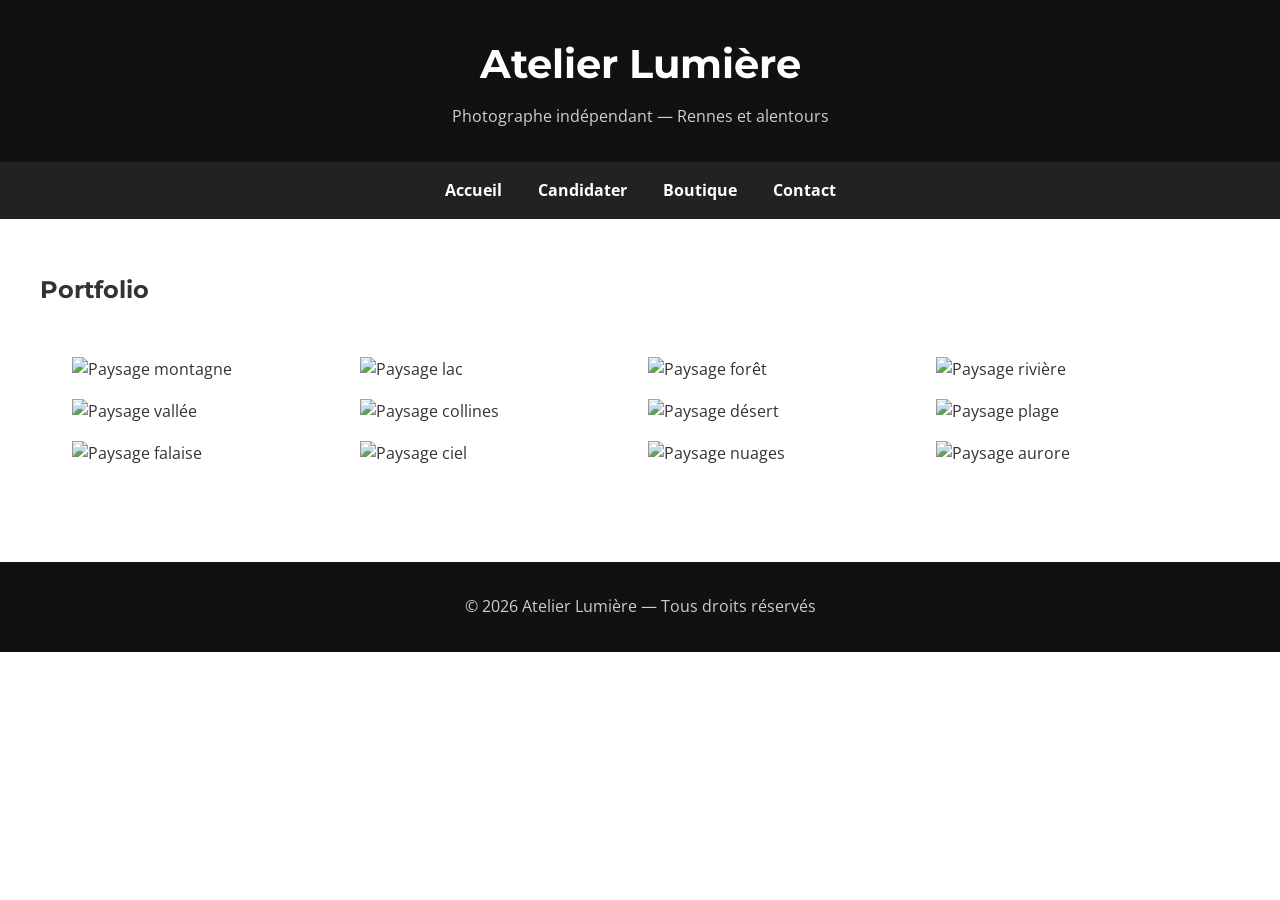
==== index.html @ 9369ba6b "Création du site original à optimiser" ====
﻿<!DOCTYPE html>
<html lang="fr">
<head>
  <meta charset="UTF-8">
  <title>Atelier Lumière — Photographe indépendant</title>
  <link rel="stylesheet" href="assets/css/style.css">
  <link rel="preconnect" href="https://fonts.googleapis.com">
  <link rel="preconnect" href="https://fonts.gstatic.com" crossorigin>
  <link href="https://fonts.googleapis.com/css2?family=Montserrat:wght@400;700&family=Open+Sans:wght@400;700&display=swap" rel="stylesheet">
  <style>
    body { font-family: 'Open Sans', sans-serif; margin: 0; padding: 0; }
    header { background: #111; color: #fff; padding: 2rem; text-align: center; }
    nav { background: #222; padding: 1rem; text-align: center; }
    nav a { color: #fff; margin: 0 1rem; text-decoration: none; }
    .gallery { display: grid; grid-template-columns: repeat(auto-fit, minmax(250px, 1fr)); gap: 1rem; padding: 2rem; }
    .gallery img { width: 100%; height: auto; }
    footer { background: #111; color: #ccc; text-align: center; padding: 1rem; }
  </style>
</head>
<body>
  <header>
    <h1>Atelier Lumière</h1>
    <p>Photographe indépendant — Rennes et alentours</p>
  </header>
  <nav>
    <a href="index.html">Accueil</a>
    <a href="candidature.html">Candidater</a>
    <a href="boutique.html">Boutique</a>
    <a href="contact.html">Contact</a>
  </nav>
  <main>
    <section>
      <h2>Portfolio</h2>
      <div class="gallery">
        <img src="https://picsum.photos/id/1015/1200/800" alt="Paysage montagne">
        <img src="https://picsum.photos/id/1016/1200/800" alt="Paysage lac">
        <img src="https://picsum.photos/id/1018/1200/800" alt="Paysage forêt">
        <img src="https://picsum.photos/id/1019/1200/800" alt="Paysage rivière">
        <img src="https://picsum.photos/id/1020/1200/800" alt="Paysage vallée">
        <img src="https://picsum.photos/id/1021/1200/800" alt="Paysage collines">
        <img src="https://picsum.photos/id/1022/1200/800" alt="Paysage désert">
        <img src="https://picsum.photos/id/1023/1200/800" alt="Paysage plage">
        <img src="https://picsum.photos/id/1024/1200/800" alt="Paysage falaise">
        <img src="https://picsum.photos/id/1025/1200/800" alt="Paysage ciel">
        <img src="https://picsum.photos/id/1026/1200/800" alt="Paysage nuages">
        <img src="https://picsum.photos/id/1027/1200/800" alt="Paysage aurore">
      </div>
    </section>
  </main>
  <footer>
    <p>&copy; 2026 Atelier Lumière — Tous droits réservés</p>
  </footer>
  <script src="assets/js/app.js"></script>
</body>
</html>
---- assets/css/style.css ----
﻿body {
  margin: 0;
  padding: 0;
  font-family: 'Open Sans', sans-serif;
  line-height: 1.6;
  color: #333;
}

header {
  background: #111;
  color: #fff;
  padding: 2rem;
  text-align: center;
}

header h1 {
  margin: 0;
  font-family: 'Montserrat', sans-serif;
  font-size: 2.5rem;
}

header p {
  margin: 0.5rem 0 0;
  font-size: 1rem;
  opacity: 0.8;
}

nav {
  background: #222;
  padding: 1rem;
  text-align: center;
}

nav a {
  color: #fff;
  margin: 0 1rem;
  text-decoration: none;
  font-weight: 700;
}

nav a:hover {
  text-decoration: underline;
}

main {
  padding: 2rem;
  max-width: 1200px;
  margin: 0 auto;
}

main h2 {
  font-family: 'Montserrat', sans-serif;
  margin-bottom: 1rem;
}

form div {
  margin-bottom: 1rem;
}

form label {
  display: block;
  margin-bottom: 0.5rem;
  font-weight: 700;
}

form input,
form textarea {
  width: 100%;
  padding: 0.5rem;
  font-size: 1rem;
  border: 1px solid #ccc;
  border-radius: 4px;
}

form button {
  background: #111;
  color: #fff;
  border: none;
  padding: 0.75rem 1.5rem;
  font-size: 1rem;
  border-radius: 4px;
  cursor: pointer;
}

form button:hover {
  background: #333;
}

footer {
  background: #111;
  color: #ccc;
  text-align: center;
  padding: 1rem;
  margin-top: 2rem;
}

.section-inutile-1 { color: #f00; }
.section-inutile-2 { color: #0f0; }
.section-inutile-3 { color: #00f; }
.section-inutile-4 { color: #ff0; }
.section-inutile-5 { color: #0ff; }
.section-inutile-6 { color: #f0f; }
.section-inutile-7 { color: #999; }
.section-inutile-8 { color: #666; }
.section-inutile-9 { color: #333; }
.section-inutile-10 { color: #111; }
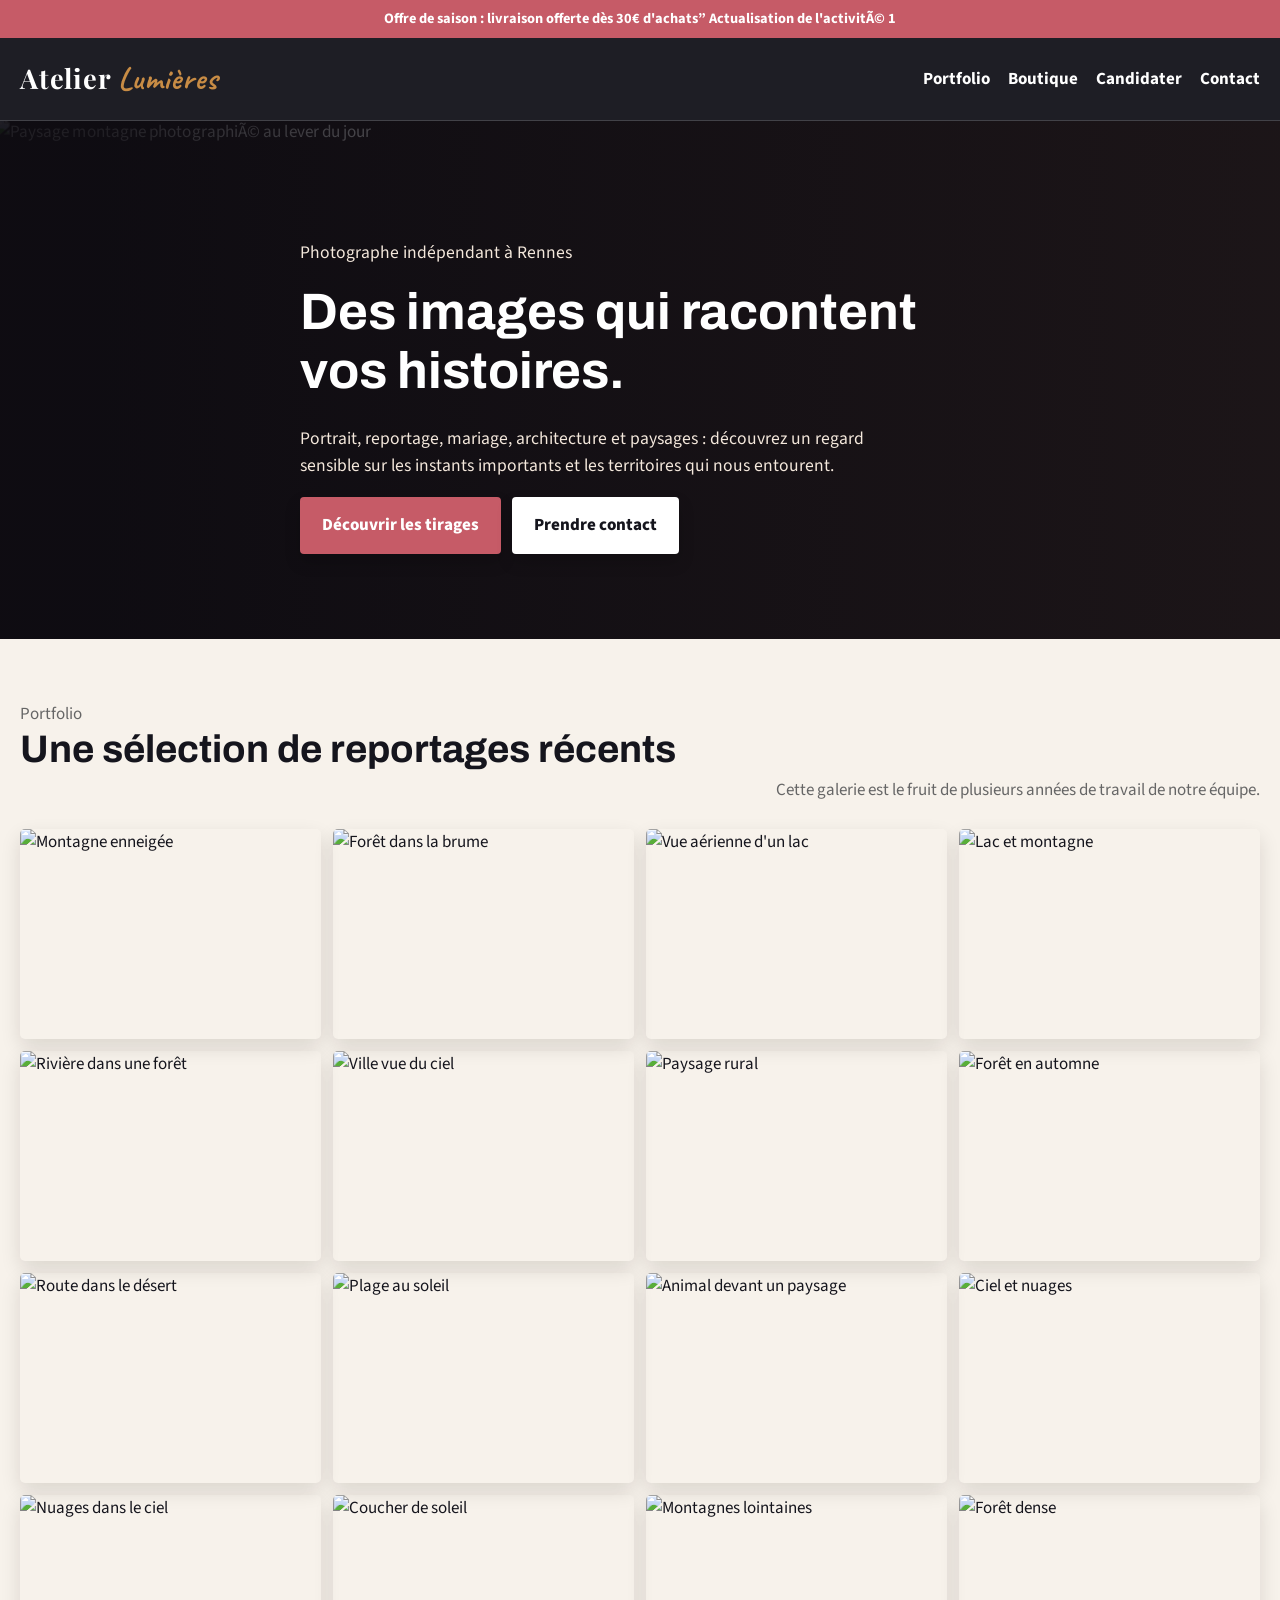
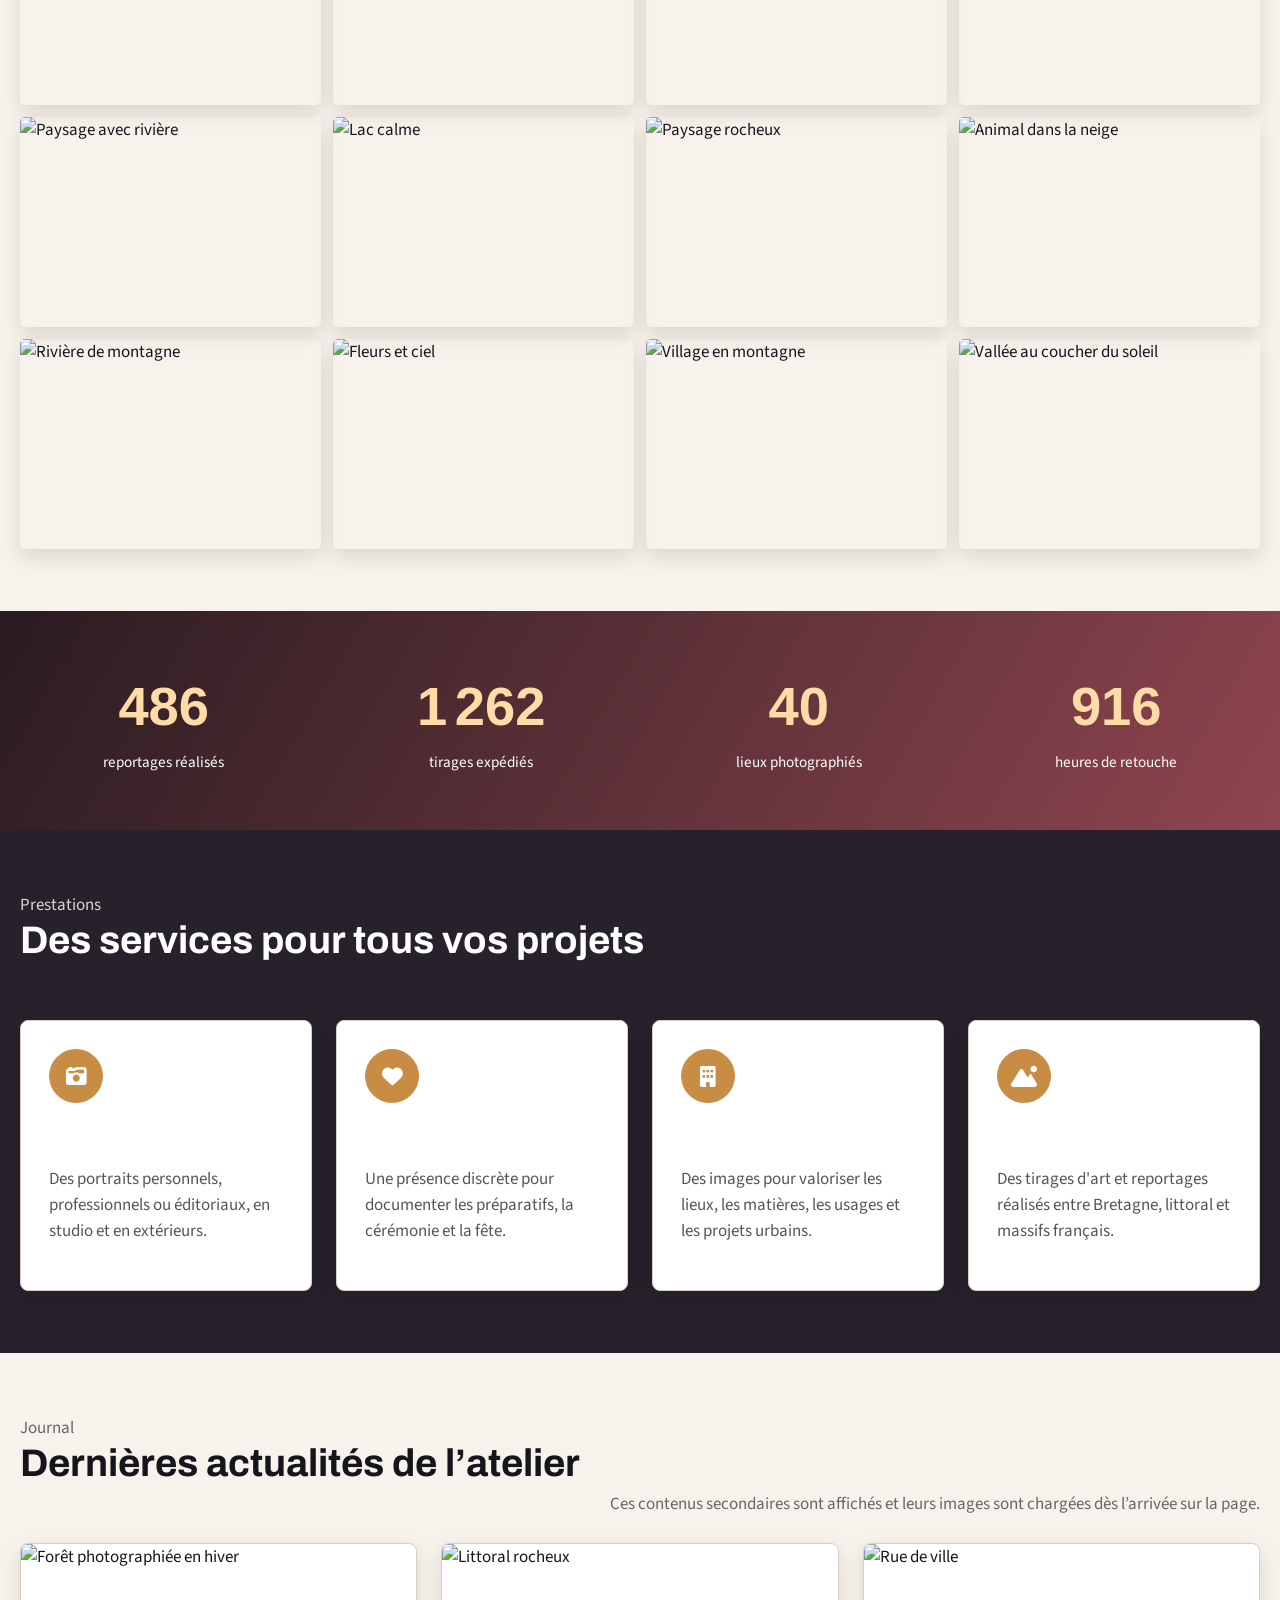
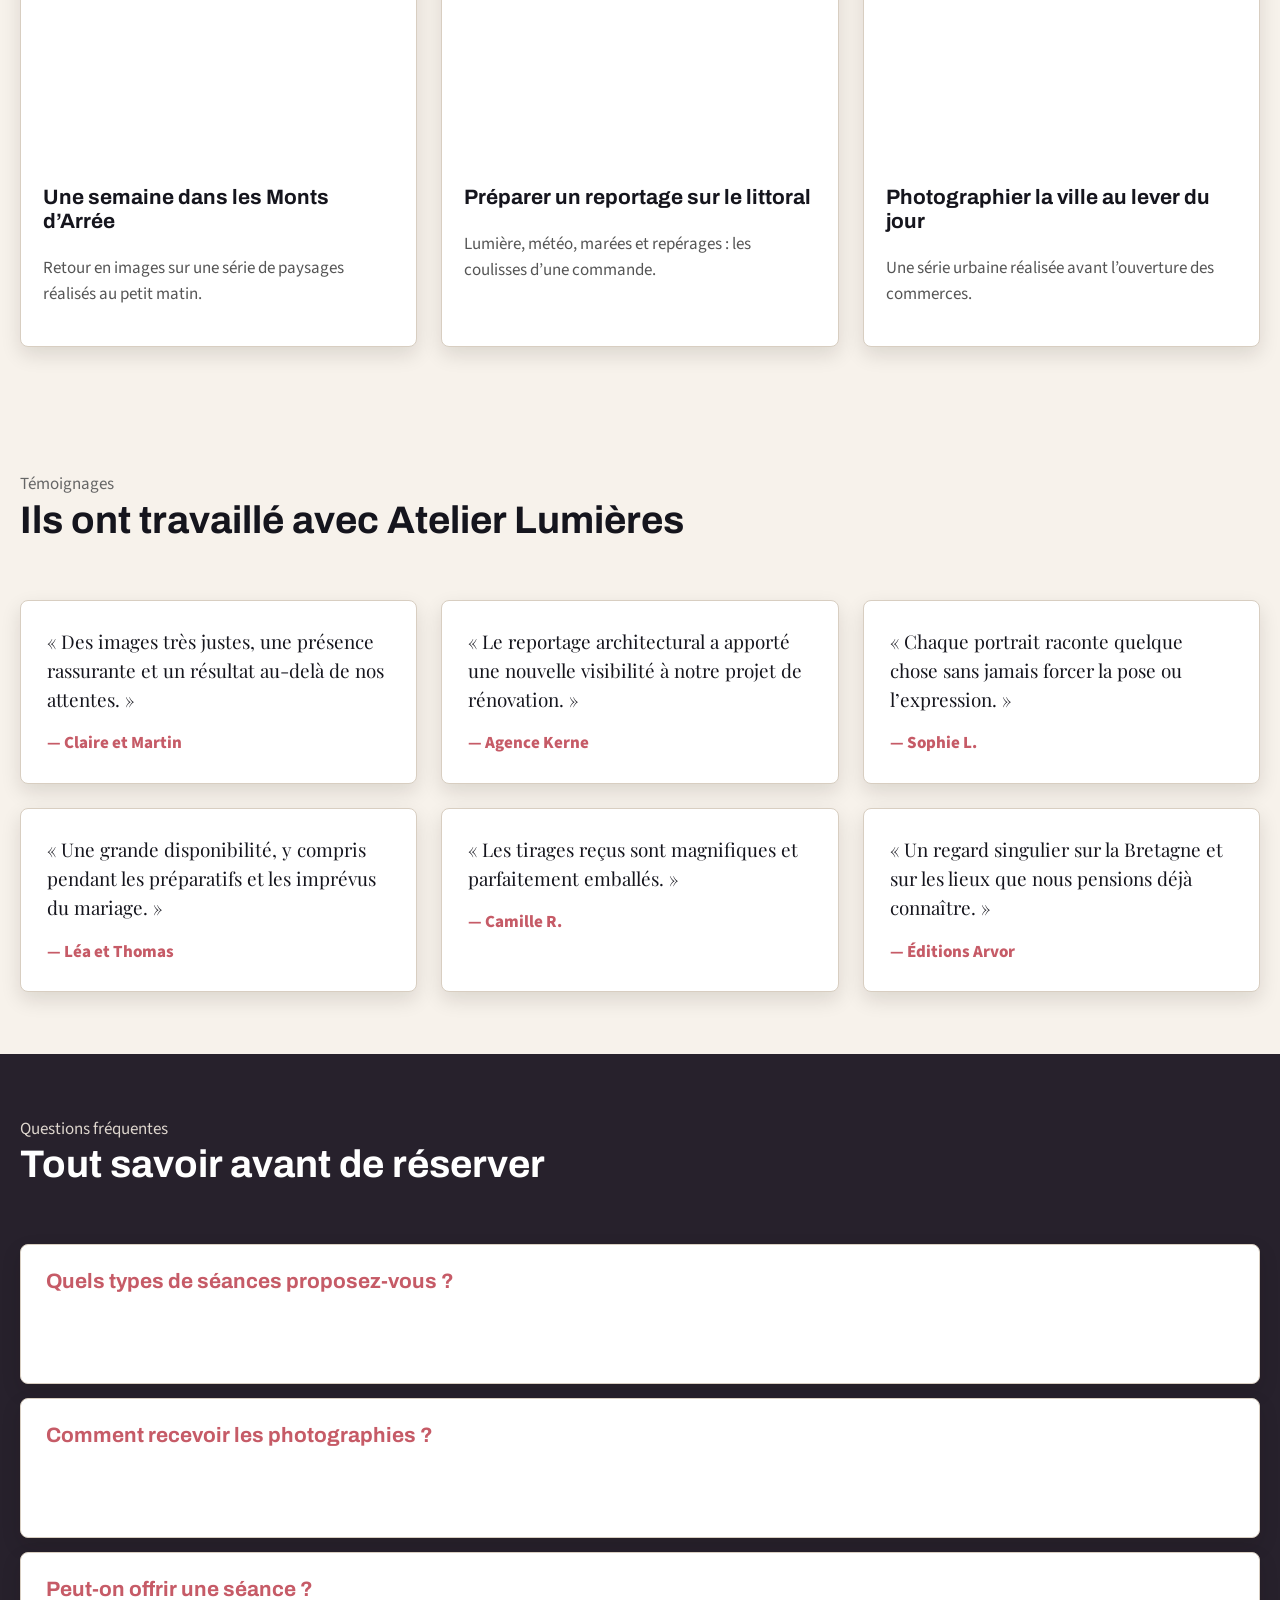
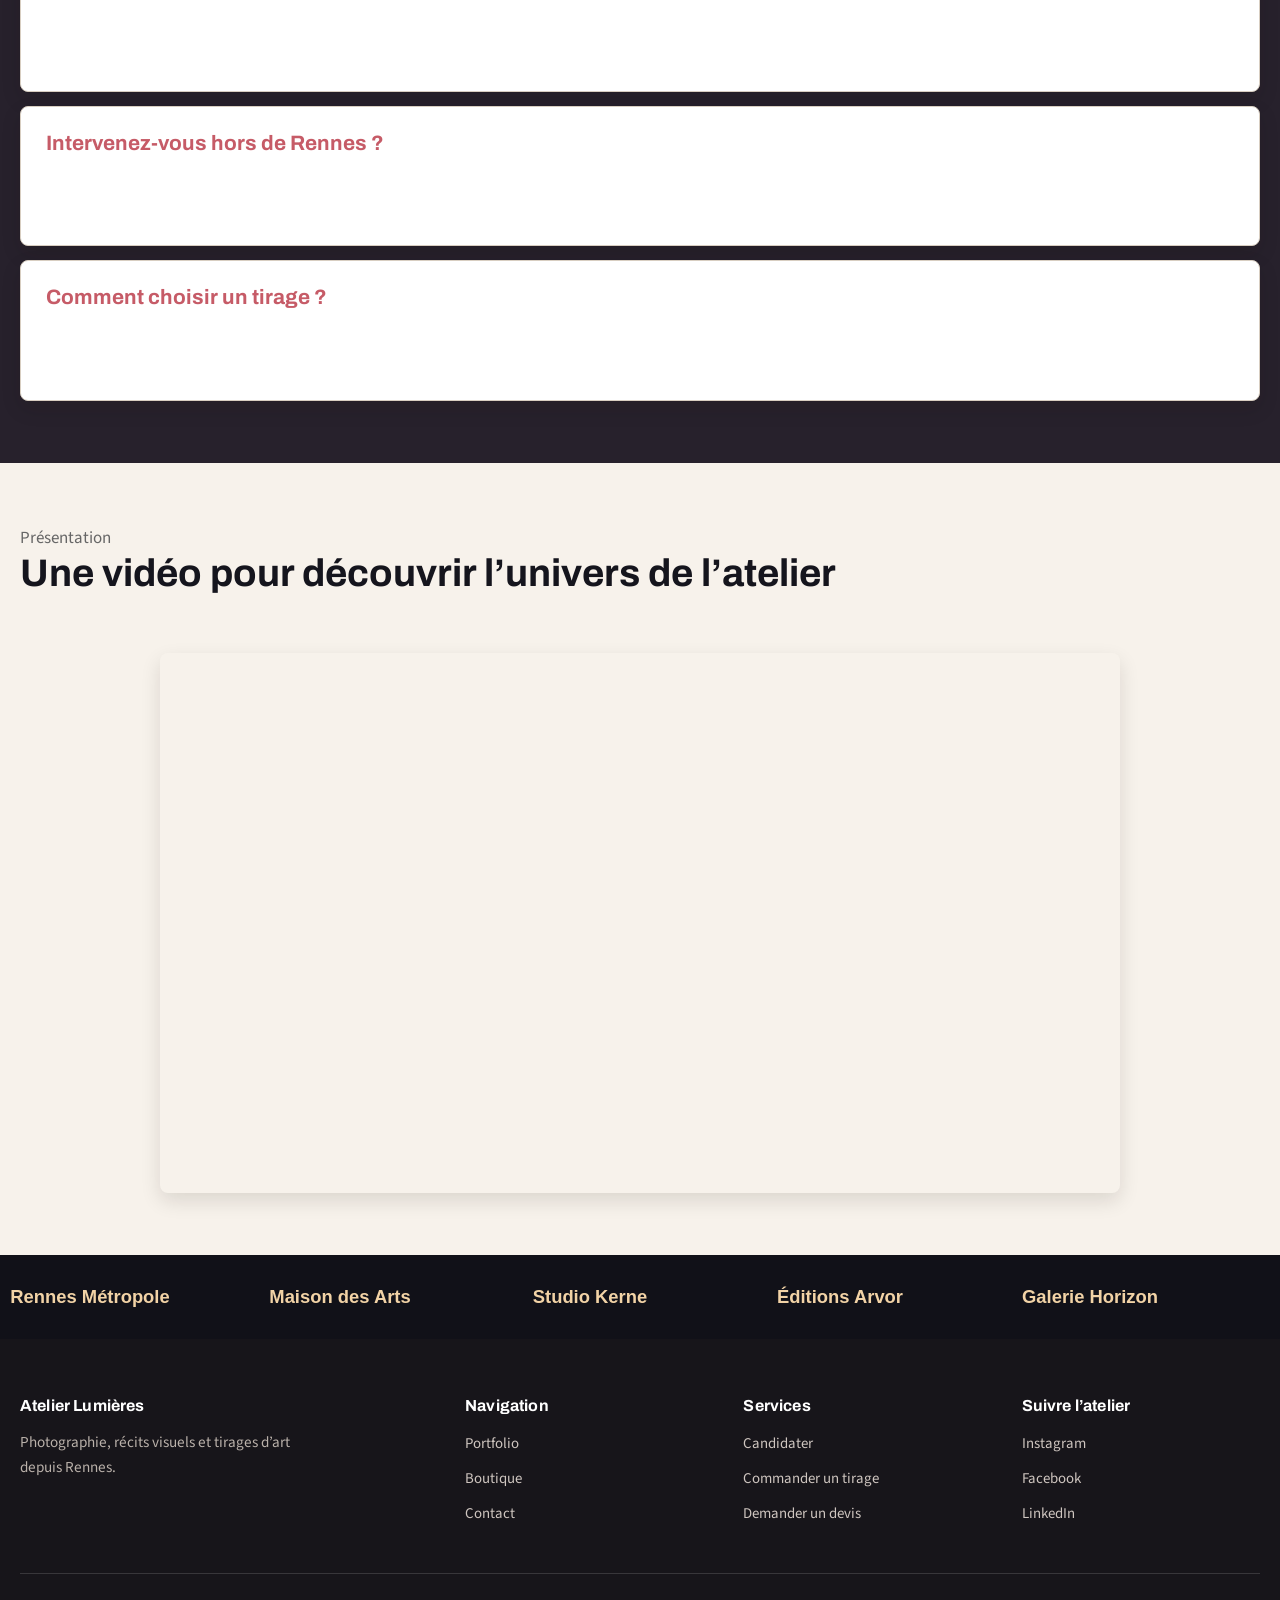
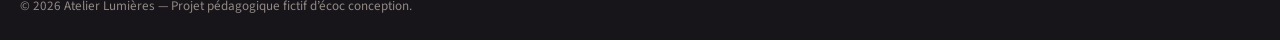
==== commit b36f5e98: "Baseline: parcours photographe initial" ====
--- a/index.html
+++ b/index.html
@@ -2,54 +2,237 @@
 <html lang="fr">
 <head>
   <meta charset="UTF-8">
-  <title>Atelier Lumière — Photographe indépendant</title>
+  <meta name="viewport" content="width=device-width, initial-scale=1.0">
+  <title>Atelier Lumière - Photographe à Rennes</title>
+  <meta name="description" content="Portfolio, tirages et prestations du photographe Atelier Lumière à Rennes.">
   <link rel="stylesheet" href="assets/css/style.css">
-  <link rel="preconnect" href="https://fonts.googleapis.com">
-  <link rel="preconnect" href="https://fonts.gstatic.com" crossorigin>
-  <link href="https://fonts.googleapis.com/css2?family=Montserrat:wght@400;700&family=Open+Sans:wght@400;700&display=swap" rel="stylesheet">
-  <style>
-    body { font-family: 'Open Sans', sans-serif; margin: 0; padding: 0; }
-    header { background: #111; color: #fff; padding: 2rem; text-align: center; }
-    nav { background: #222; padding: 1rem; text-align: center; }
-    nav a { color: #fff; margin: 0 1rem; text-decoration: none; }
-    .gallery { display: grid; grid-template-columns: repeat(auto-fit, minmax(250px, 1fr)); gap: 1rem; padding: 2rem; }
-    .gallery img { width: 100%; height: auto; }
-    footer { background: #111; color: #ccc; text-align: center; padding: 1rem; }
-  </style>
+  <link rel="stylesheet" href="assets/css/animations.css">
 </head>
 <body>
-  <header>
-    <h1>Atelier Lumière</h1>
-    <p>Photographe indépendant — Rennes et alentours</p>
+  <div class="bande-info">Offre de saison : livraison offerte dès 30€ d'achats” <span data-statut-activite>activité en cours</span></div>
+
+  <header class="site-header">
+    <div class="header-inner">
+      <a class="logo" href="index.html">Atelier <span>Lumières</span></a>
+      <nav class="nav-principale" aria-label="Navigation principale">
+        <ul>
+          <li><a href="index.html">Portfolio</a></li>
+          <li><a href="boutique.html">Boutique</a></li>
+          <li><a href="candidature.html">Candidater</a></li>
+          <li><a href="contact.html">Contact</a></li>
+        </ul>
+      </nav>
+    </div>
   </header>
-  <nav>
-    <a href="index.html">Accueil</a>
-    <a href="candidature.html">Candidater</a>
-    <a href="boutique.html">Boutique</a>
-    <a href="contact.html">Contact</a>
-  </nav>
+
   <main>
-    <section>
-      <h2>Portfolio</h2>
-      <div class="gallery">
-        <img src="https://picsum.photos/id/1015/1200/800" alt="Paysage montagne">
-        <img src="https://picsum.photos/id/1016/1200/800" alt="Paysage lac">
-        <img src="https://picsum.photos/id/1018/1200/800" alt="Paysage forêt">
-        <img src="https://picsum.photos/id/1019/1200/800" alt="Paysage rivière">
-        <img src="https://picsum.photos/id/1020/1200/800" alt="Paysage vallée">
-        <img src="https://picsum.photos/id/1021/1200/800" alt="Paysage collines">
-        <img src="https://picsum.photos/id/1022/1200/800" alt="Paysage désert">
-        <img src="https://picsum.photos/id/1023/1200/800" alt="Paysage plage">
-        <img src="https://picsum.photos/id/1024/1200/800" alt="Paysage falaise">
-        <img src="https://picsum.photos/id/1025/1200/800" alt="Paysage ciel">
-        <img src="https://picsum.photos/id/1026/1200/800" alt="Paysage nuages">
-        <img src="https://picsum.photos/id/1027/1200/800" alt="Paysage aurore">
+    <section class="hero">
+      <img class="hero-image" src="https://picsum.photos/id/1015/2400/1500" alt="Paysage montagne photographiÃ© au lever du jour">
+      <span class="pastille-decoration un"></span>
+      <span class="pastille-decoration deux"></span>
+      <div class="conteneur hero-contenu">
+        <p>Photographe indépendant à Rennes</p>
+        <h1>Des images qui racontent vos histoires.</h1>
+        <p>Portrait, reportage, mariage, architecture et paysages : découvrez un regard sensible sur les instants importants et les territoires qui nous entourent.</p>
+        <a class="bouton" href="boutique.html">Découvrir les tirages</a>
+        <a class="bouton secondaire" href="contact.html">Prendre contact</a>
+      </div>
+    </section>
+
+    <section class="section">
+      <div class="conteneur">
+        <div class="section-titre">
+          <div>
+            <p>Portfolio</p>
+            <h2>Une sélection de reportages récents</h2>
+          </div>
+          <p>Cette galerie est le fruit de plusieurs années de travail de notre équipe.</p>
+        </div>
+
+        <div class="galerie">
+          <img src="https://picsum.photos/id/1011/1600/1200" alt="Montagne enneigée">
+          <img src="https://picsum.photos/id/1012/1600/1200" alt="Forêt dans la brume">
+          <img src="https://picsum.photos/id/1013/1600/1200" alt="Vue aérienne d'un lac">
+          <img src="https://picsum.photos/id/1016/1600/1200" alt="Lac et montagne">
+          <img src="https://picsum.photos/id/1018/1600/1200" alt="Rivière dans une forêt">
+          <img src="https://picsum.photos/id/1019/1600/1200" alt="Ville vue du ciel">
+          <img src="https://picsum.photos/id/1020/1600/1200" alt="Paysage rural">
+          <img src="https://picsum.photos/id/1021/1600/1200" alt="Forêt en automne">
+          <img src="https://picsum.photos/id/1022/1600/1200" alt="Route dans le désert">
+          <img src="https://picsum.photos/id/1023/1600/1200" alt="Plage au soleil">
+          <img src="https://picsum.photos/id/1024/1600/1200" alt="Animal devant un paysage">
+          <img src="https://picsum.photos/id/1025/1600/1200" alt="Ciel et nuages">
+          <img src="https://picsum.photos/id/1026/1600/1200" alt="Nuages dans le ciel">
+          <img src="https://picsum.photos/id/1027/1600/1200" alt="Coucher de soleil">
+          <img src="https://picsum.photos/id/1028/1600/1200" alt="Montagnes lointaines">
+          <img src="https://picsum.photos/id/1029/1600/1200" alt="Forêt dense">
+          <img src="https://picsum.photos/id/1031/1600/1200" alt="Paysage avec rivière">
+          <img src="https://picsum.photos/id/1032/1600/1200" alt="Lac calme">
+          <img src="https://picsum.photos/id/1033/1600/1200" alt="Paysage rocheux">
+          <img src="https://picsum.photos/id/1035/1600/1200" alt="Animal dans la neige">
+          <img src="https://picsum.photos/id/1036/1600/1200" alt="Rivière de montagne">
+          <img src="https://picsum.photos/id/1037/1600/1200" alt="Fleurs et ciel">
+          <img src="https://picsum.photos/id/1038/1600/1200" alt="Village en montagne">
+          <img src="https://picsum.photos/id/1039/1600/1200" alt="Vallée au coucher du soleil">
+        </div>
+      </div>
+    </section>
+
+    <section class="bande-chiffres">
+      <div class="conteneur chiffres">
+        <div><strong class="chiffre" data-compteur="482">482</strong><span>reportages réalisés</span></div>
+        <div><strong class="chiffre" data-compteur="1260">1260</strong><span>tirages expédiés</span></div>
+        <div><strong class="chiffre" data-compteur="38">38</strong><span>lieux photographiés</span></div>
+        <div><strong class="chiffre" data-compteur="912">912</strong><span>heures de retouche</span></div>
+      </div>
+    </section>
+
+    <section class="section section-foncee">
+      <div class="conteneur">
+        <div class="section-titre">
+          <div>
+            <p>Prestations</p>
+            <h2>Des services pour tous vos projets</h2>
+          </div>
+        </div>
+
+        <div class="grille-4">
+          <article class="carte">
+            <i class="fa-solid fa-camera-retro"></i>
+            <h3>Portraits</h3>
+            <p>Des portraits personnels, professionnels ou éditoriaux, en studio et en extérieurs.</p>
+          </article>
+          <article class="carte">
+            <i class="fa-solid fa-heart"></i>
+            <h3>Mariages</h3>
+            <p>Une présence discrète pour documenter les préparatifs, la cérémonie et la fête.</p>
+          </article>
+          <article class="carte">
+            <i class="fa-solid fa-building"></i>
+            <h3>Architecture</h3>
+            <p>Des images pour valoriser les lieux, les matières, les usages et les projets urbains.</p>
+          </article>
+          <article class="carte">
+            <i class="fa-solid fa-mountain-sun"></i>
+            <h3>Paysages</h3>
+            <p>Des tirages d'art et reportages réalisés entre Bretagne, littoral et massifs français.</p>
+          </article>
+        </div>
+      </div>
+    </section>
+
+    <section class="section">
+      <div class="conteneur">
+        <div class="section-titre">
+          <div>
+            <p>Journal</p>
+            <h2>Dernières actualités de l’atelier</h2>
+          </div>
+          <p>Ces contenus secondaires sont affichés et leurs images sont chargées dès l’arrivée sur la page.</p>
+        </div>
+
+        <div class="grille-actualites" data-carrousel>
+          <article class="carte-actu">
+            <img src="https://picsum.photos/id/1040/1800/1200" alt="Forêt photographiée en hiver">
+            <div class="contenu">
+              <h3>Une semaine dans les Monts d’Arrée</h3>
+              <p>Retour en images sur une série de paysages réalisés au petit matin.</p>
+            </div>
+          </article>
+          <article class="carte-actu">
+            <img src="https://picsum.photos/id/1041/1800/1200" alt="Littoral rocheux">
+            <div class="contenu">
+              <h3>Préparer un reportage sur le littoral</h3>
+              <p>Lumière, météo, marées et repérages : les coulisses d’une commande.</p>
+            </div>
+          </article>
+          <article class="carte-actu">
+            <img src="https://picsum.photos/id/1042/1800/1200" alt="Rue de ville">
+            <div class="contenu">
+              <h3>Photographier la ville au lever du jour</h3>
+              <p>Une série urbaine réalisée avant l’ouverture des commerces.</p>
+            </div>
+          </article>
+        </div>
+      </div>
+    </section>
+
+    <section class="section">
+      <div class="conteneur">
+        <div class="section-titre">
+          <div>
+            <p>Témoignages</p>
+            <h2>Ils ont travaillé avec Atelier Lumières</h2>
+          </div>
+        </div>
+
+        <div class="grille-temoignages">
+          <article class="temoignage"><blockquote>« Des images très justes, une présence rassurante et un résultat au-delà de nos attentes. »</blockquote><cite>— Claire et Martin</cite></article>
+          <article class="temoignage"><blockquote>« Le reportage architectural a apporté une nouvelle visibilité à notre projet de rénovation. »</blockquote><cite>— Agence Kerne</cite></article>
+          <article class="temoignage"><blockquote>« Chaque portrait raconte quelque chose sans jamais forcer la pose ou l’expression. »</blockquote><cite>— Sophie L.</cite></article>
+          <article class="temoignage"><blockquote>« Une grande disponibilité, y compris pendant les préparatifs et les imprévus du mariage. »</blockquote><cite>— Léa et Thomas</cite></article>
+          <article class="temoignage"><blockquote>« Les tirages reçus sont magnifiques et parfaitement emballés. »</blockquote><cite>—  Camille R.</cite></article>
+          <article class="temoignage"><blockquote>« Un regard singulier sur la Bretagne et sur les lieux que nous pensions déjà connaître. »</blockquote><cite>— Éditions Arvor</cite></article>
+        </div>
+      </div>
+    </section>
+
+    <section class="section section-foncee">
+      <div class="conteneur">
+        <div class="section-titre">
+          <div>
+            <p>Questions fréquentes</p>
+            <h2>Tout savoir avant de réserver</h2>
+          </div>
+        </div>
+
+        <div class="faq">
+          <article class="faq-item"><h3>Quels types de séances proposez-vous ?</h3><p>Les séances comprennent les portraits, reportages professionnels, mariages, événements, photographies de produits, projets éditoriaux et commandes artistiques.</p></article>
+          <article class="faq-item"><h3>Comment recevoir les photographies ?</h3><p>Les livraisons numériques et les tirages sont proposés selon la prestation retenue. Les fichiers sont conservés pendant une durée indicative de six mois.</p></article>
+          <article class="faq-item"><h3>Peut-on offrir une séance ?</h3><p>Oui, des cartes cadeaux sont disponibles pour les portraits, séances en extérieur ou tirages d'art, avec une durée de validité de douze mois.</p></article>
+          <article class="faq-item"><h3>Intervenez-vous hors de Rennes ?</h3><p>Oui, l'atelier intervient principalement en Bretagne mais les déplacements sont possibles dans toute la France selon la nature du projet.</p></article>
+          <article class="faq-item"><h3>Comment choisir un tirage ?</h3><p>Les formats, papiers et finitions sont décrits dans la boutique. Une demande de conseil peut être envoyée via le formulaire de contact.</p></article>
+        </div>
+      </div>
+    </section>
+
+    <section class="section">
+      <div class="conteneur">
+        <div class="section-titre">
+          <div>
+            <p>Présentation</p>
+            <h2>Une vidéo pour découvrir l’univers de l’atelier</h2>
+          </div>
+        </div>
+        <div class="video">
+          <iframe src="https://www.youtube-nocookie.com/embed/Scxs7L0vhZ4?autoplay=0&rel=0" title="Vidéo de présentation Atelier Lumières" allowfullscreen></iframe>
+        </div>
+      </div>
+    </section>
+
+    <section class="bande-partenaires" aria-label="Partenaires">
+      <div class="piste-partenaires">
+        <span>Rennes Métropole</span><span>Maison des Arts</span><span>Studio Kerne</span><span>Éditions Arvor</span><span>Galerie Horizon</span><span>Breizh Events</span>
       </div>
     </section>
   </main>
-  <footer>
-    <p>&copy; 2026 Atelier Lumière — Tous droits réservés</p>
+
+  <footer class="site-footer">
+    <div class="conteneur footer-grille">
+      <div><h3>Atelier Lumières</h3><p>Photographie, récits visuels et tirages d’art depuis Rennes.</p></div>
+      <div><h3>Navigation</h3><ul><li><a href="index.html">Portfolio</a></li><li><a href="boutique.html">Boutique</a></li><li><a href="contact.html">Contact</a></li></ul></div>
+      <div><h3>Services</h3><ul><li><a href="candidature.html">Candidater</a></li><li><a href="boutique.html">Commander un tirage</a></li><li><a href="contact.html">Demander un devis</a></li></ul></div>
+      <div><h3>Suivre l’atelier</h3><ul><li><a href="#">Instagram</a></li><li><a href="#">Facebook</a></li><li><a href="#">LinkedIn</a></li></ul></div>
+    </div>
+    <div class="conteneur footer-bas">© 2026 Atelier Lumières — Projet pédagogique fictif d’écoc conception.</div>
   </footer>
+
   <script src="assets/js/app.js"></script>
+  <script src="assets/js/gallery.js"></script>
+  <script src="assets/js/carousel.js"></script>
+  <script src="assets/js/upload-preview.js"></script>
+  <script src="assets/js/fake-analytics.js"></script>
+  <script src="assets/js/map.js"></script>
 </body>
 </html>
+
--- a/assets/css/style.css
+++ b/assets/css/style.css
@@ -1,106 +1,719 @@
-﻿body {
+@import url("https://fonts.googleapis.com/css2?family=Archivo+Expanded:wght@500;600;700;800&family=Archivo:wght@400;500;600;700&family=Source+Sans+3:wght@300;400;500;600;700&family=Caveat:wght@500;600&family=Playfair+Display:wght@400;600;700&display=swap");
+@import url("https://cdnjs.cloudflare.com/ajax/libs/font-awesome/6.7.2/css/all.min.css");
+
+:root {
+  --noir: #15151d;
+  --sombre: #27212c;
+  --creme: #f7f2eb;
+  --beige: #e8ddcf;
+  --or: #c88c45;
+  --rose: #c65b67;
+  --blanc: #ffffff;
+  --gris: #666666;
+  --bordure: #d8cec1;
+  --ombre: 0 8px 20px rgba(28, 14, 10, 0.12);
+}
+
+* {
+  box-sizing: border-box;
+}
+
+html {
+  scroll-behavior: smooth;
+}
+
+body {
+  margin: 0;
+  color: var(--noir);
+  background: var(--creme);
+  font-family: "Source Sans 3", Arial, sans-serif;
+  font-size: 17px;
+  line-height: 1.55;
+}
+
+h1,
+h2,
+h3,
+h4 {
+  margin-top: 0;
+  font-family: "Archivo Expanded", "Archivo", Arial, sans-serif;
+  line-height: 1.15;
+}
+
+h1 {
+  margin-bottom: 1.5rem;
+  font-size: clamp(2.25rem, 4vw, 3.8rem);
+}
+
+h2 {
+  font-size: clamp(1.9rem, 3vw, 3rem);
+}
+
+h3 {
+  font-size: 1.3rem;
+}
+
+a {
+  color: inherit;
+}
+
+img {
+  max-width: 100%;
+}
+
+.header-inner,
+.conteneur {
+  width: min(1320px, calc(100% - 40px));
+  margin: 0 auto;
+}
+
+.bande-info {
+  padding: 8px 16px;
+  color: var(--blanc);
+  background: var(--rose);
+  font-size: 0.9rem;
+  font-weight: 700;
+  text-align: center;
+}
+
+.site-header {
+  position: sticky;
+  top: 0;
+  z-index: 20;
+  color: var(--blanc);
+  background: rgba(21, 21, 29, 0.96);
+  border-bottom: 1px solid rgba(255, 255, 255, 0.16);
+  backdrop-filter: blur(12px);
+}
+
+.header-inner {
+  display: flex;
+  flex-wrap: wrap;
+  align-items: center;
+  justify-content: space-between;
+  gap: 20px;
+  padding: 16px 0;
+}
+
+.logo {
+  color: var(--blanc);
+  font-family: "Playfair Display", serif;
+  font-size: 1.7rem;
+  font-weight: 700;
+  letter-spacing: 0.03em;
+  text-decoration: none;
+}
+
+.logo span {
+  color: var(--or);
+  font-family: "Caveat", cursive;
+  font-size: 2rem;
+}
+
+.nav-principale ul {
+  display: flex;
+  flex-wrap: wrap;
+  gap: 18px;
   margin: 0;
   padding: 0;
-  font-family: 'Open Sans', sans-serif;
-  line-height: 1.6;
-  color: #333;
-}
-
-header {
-  background: #111;
-  color: #fff;
-  padding: 2rem;
+  list-style: none;
+}
+
+.nav-principale a {
+  color: var(--blanc);
+  font-weight: 700;
+  text-decoration: none;
+}
+
+.nav-principale a:hover,
+.nav-principale a:focus {
+  color: var(--or);
+}
+
+.hero {
+  position: relative;
+  min-height: 480px;
+  overflow: hidden;
+  color: var(--blanc);
+  background: #20181a;
+}
+
+.hero::before {
+  position: absolute;
+  z-index: 1;
+  inset: 0;
+  background: linear-gradient(90deg, rgba(13, 11, 17, 0.92) 8%, rgba(13, 11, 17, 0.58) 52%, rgba(13, 11, 17, 0.22));
+  content: "";
+}
+
+.hero-image {
+  position: absolute;
+  inset: 0;
+  width: 100%;
+  height: 100%;
+  object-fit: cover;
+  transform: scale(1.01);
+  filter: saturate(1.05) contrast(1.02);
+}
+
+.hero-contenu {
+  position: relative;
+  z-index: 2;
+  width: min(680px, 100%);
+  padding: 100px 0 85px;
+}
+
+.hero h1 {
+  max-width: 760px;
+  color: var(--blanc);
+}
+
+.hero p {
+  max-width: 620px;
+  color: #f4e8dc;
+  font-size: 1.1rem;
+}
+
+.bouton,
+button,
+input[type="submit"] {
+  display: inline-block;
+  border: 0;
+  border-radius: 4px;
+  color: var(--blanc);
+  background: var(--rose);
+  box-shadow: 0 8px 16px rgba(0, 0, 0, 0.18);
+  cursor: pointer;
+  font: inherit;
+  font-weight: 800;
+  padding: 15px 22px;
+  text-decoration: none;
+}
+
+.bouton + .bouton {
+  margin-left: 8px;
+}
+
+.bouton:hover,
+.bouton:focus,
+button:hover,
+button:focus,
+input[type="submit"]:hover,
+input[type="submit"]:focus {
+  filter: brightness(0.94);
+}
+
+.bouton.secondaire {
+  color: var(--noir);
+  background: var(--blanc);
+}
+
+.section {
+  padding: 62px 0;
+}
+
+.section-foncee {
+  color: var(--blanc);
+  background: var(--sombre);
+}
+
+.section-titre {
+  display: flex;
+  flex-wrap: wrap;
+  align-items: end;
+  justify-content: space-between;
+  gap: 20px;
+  margin-bottom: 26px;
+}
+
+.section-titre p {
+  max-width: 650px;
+  margin: 0;
+  color: var(--gris);
+}
+
+.section-foncee .section-titre p {
+  color: #ddd5cd;
+}
+
+.grille-3,
+.grille-4,
+.grille-actualites,
+.grille-temoignages,
+.grille-produits {
+  display: grid;
+  gap: 24px;
+}
+
+.grille-3,
+.grille-actualites,
+.grille-temoignages {
+  grid-template-columns: repeat(3, 1fr);
+}
+
+.grille-4,
+.grille-produits {
+  grid-template-columns: repeat(4, 1fr);
+}
+
+.carte,
+.carte-produit,
+.carte-actu,
+.temoignage,
+.faq-item,
+.formulaire-bloc {
+  overflow: hidden;
+  border: 1px solid var(--bordure);
+  border-radius: 8px;
+  background: var(--blanc);
+  box-shadow: var(--ombre);
+}
+
+.carte {
+  padding: 28px;
+}
+
+.carte i {
+  display: inline-flex;
+  width: 54px;
+  height: 54px;
+  align-items: center;
+  justify-content: center;
+  margin-bottom: 18px;
+  border-radius: 50%;
+  color: var(--blanc);
+  background: var(--or);
+  font-size: 1.3rem;
+}
+
+.carte p,
+.carte-actu p,
+.carte-produit p,
+.temoignage p {
+  color: #555555;
+}
+
+.carte-actu img,
+.carte-produit img {
+  display: block;
+  width: 100%;
+  height: 220px;
+  object-fit: cover;
+}
+
+.carte-actu .contenu,
+.carte-produit .contenu {
+  padding: 22px;
+}
+
+.prix {
+  color: var(--rose);
+  font-family: "Archivo Expanded", sans-serif;
+  font-size: 1.2rem;
+  font-weight: 800;
+}
+
+.galerie {
+  display: grid;
+  grid-template-columns: repeat(4, 1fr);
+  gap: 12px;
+}
+
+.galerie img {
+  display: block;
+  width: 100%;
+  height: 210px;
+  border-radius: 5px;
+  object-fit: cover;
+  box-shadow: var(--ombre);
+  cursor: zoom-in;
+}
+
+.bande-chiffres {
+  padding: 54px 0;
+  color: var(--blanc);
+  background: linear-gradient(120deg, #2a1c21, #8f454f);
+}
+
+.chiffres {
+  display: grid;
+  grid-template-columns: repeat(4, 1fr);
+  gap: 30px;
   text-align: center;
 }
 
-header h1 {
+.chiffre {
+  display: block;
+  color: #ffdca7;
+  font-family: "Archivo Expanded", sans-serif;
+  font-size: 3.4rem;
+  font-weight: 800;
+}
+
+.chiffres span:last-child {
+  font-size: 0.95rem;
+}
+
+.temoignage {
+  padding: 26px;
+}
+
+.temoignage blockquote {
   margin: 0;
-  font-family: 'Montserrat', sans-serif;
-  font-size: 2.5rem;
-}
-
-header p {
-  margin: 0.5rem 0 0;
+  font-family: "Playfair Display", serif;
+  font-size: 1.18rem;
+}
+
+.temoignage cite {
+  display: block;
+  margin-top: 16px;
+  color: var(--rose);
+  font-style: normal;
+  font-weight: 800;
+}
+
+.faq {
+  display: grid;
+  gap: 14px;
+}
+
+.faq-item {
+  padding: 25px;
+}
+
+.faq-item h3 {
+  color: var(--rose);
+}
+
+.bande-partenaires {
+  overflow: hidden;
+  padding: 28px 0;
+  color: var(--blanc);
+  background: #111118;
+}
+
+.piste-partenaires {
+  display: flex;
+  width: max-content;
+  gap: 70px;
+  font-family: "Archivo Expanded", sans-serif;
+  font-size: 1.15rem;
+  font-weight: 800;
+  animation: defilement-partenaires 22s linear infinite;
+}
+
+.piste-partenaires span {
+  min-width: 180px;
+  color: #f2d3a6;
+  text-align: center;
+}
+
+.video {
+  position: relative;
+  max-width: 960px;
+  aspect-ratio: 16 / 9;
+  margin: 0 auto;
+  overflow: hidden;
+  border-radius: 8px;
+  box-shadow: var(--ombre);
+}
+
+.video iframe {
+  width: 100%;
+  height: 100%;
+  border: 0;
+}
+
+.page-entete {
+  padding: 92px 0;
+  color: var(--blanc);
+  background: linear-gradient(125deg, #17131c, #55313a);
+}
+
+.page-entete p {
+  max-width: 720px;
+  color: #f1e2d5;
+  font-size: 1.15rem;
+}
+
+.formulaire-bloc {
+  padding: 32px;
+}
+
+.champ {
+  margin-bottom: 22px;
+}
+
+.champ label {
+  display: block;
+  margin-bottom: 7px;
+  font-weight: 800;
+}
+
+.champ input,
+.champ textarea,
+.champ select {
+  width: 100%;
+  border: 1px solid #b7aa9e;
+  border-radius: 4px;
+  background: #fffdf9;
+  font: inherit;
+  padding: 13px;
+}
+
+.champ input:focus,
+.champ textarea:focus,
+.champ select:focus {
+  border-color: var(--or);
+  outline: 3px solid rgba(200, 140, 69, 0.25);
+}
+
+.zone-upload {
+  margin: 20px 0;
+  border: 3px dashed var(--or);
+  border-radius: 8px;
+  background: #fff8ed;
+  cursor: pointer;
+  padding: 45px 22px;
+  text-align: center;
+}
+
+.zone-upload i {
+  display: block;
+  margin-bottom: 12px;
+  color: var(--rose);
+  font-size: 2.2rem;
+}
+
+.liste-fichiers {
+  display: grid;
+  gap: 12px;
+  margin-top: 16px;
+}
+
+.fichier-item {
+  display: flex;
+  align-items: center;
+  justify-content: space-between;
+  gap: 12px;
+  border: 1px solid var(--bordure);
+  background: var(--blanc);
+  padding: 12px;
+}
+
+.fichier-item img {
+  width: 70px;
+  height: 70px;
+  object-fit: cover;
+}
+
+.supprimer {
+  border: 0;
+  color: var(--blanc);
+  background: var(--rose);
+  cursor: pointer;
+  padding: 8px;
+}
+
+.etapes {
+  display: flex;
+  gap: 10px;
+  margin-bottom: 35px;
+}
+
+.etape {
+  flex: 1;
+  border-radius: 4px;
+  color: #6b5e52;
+  background: #e7ded5;
+  font-size: 0.85rem;
+  font-weight: 800;
+  padding: 12px;
+  text-align: center;
+}
+
+.etape.active {
+  color: var(--blanc);
+  background: var(--rose);
+}
+
+.message-confirmation {
+  border: 2px solid #5a8c5a;
+  border-radius: 8px;
+  background: #f0f7ed;
+  padding: 30px;
+}
+
+#map {
+  width: 100%;
+  height: 360px;
+  margin: 20px 0;
+  border: 10px solid var(--blanc);
+  box-shadow: var(--ombre);
+}
+
+.site-footer {
+  margin-top: 0;
+  padding: 58px 0 24px;
+  color: #d8d0ca;
+  background: #17151a;
+}
+
+.site-footer h3 {
+  margin: 0 0 14px;
+  color: var(--blanc);
+  font-family: "Archivo Expanded", "Archivo", Arial, sans-serif;
   font-size: 1rem;
-  opacity: 0.8;
-}
-
-nav {
-  background: #222;
-  padding: 1rem;
-  text-align: center;
-}
-
-nav a {
-  color: #fff;
-  margin: 0 1rem;
+  letter-spacing: 0.01em;
+}
+
+.site-footer p {
+  max-width: 310px;
+  margin: 0;
+  color: #bab1aa;
+  font-size: 0.95rem;
+  line-height: 1.65;
+}
+
+.footer-grille {
+  display: grid;
+  grid-template-columns: minmax(230px, 1.7fr) repeat(3, minmax(130px, 1fr));
+  gap: 40px;
+  align-items: start;
+}
+
+.site-footer ul {
+  display: grid;
+  gap: 9px;
+  margin: 0;
+  padding: 0;
+  list-style: none;
+}
+
+.site-footer li {
+  margin: 0;
+}
+
+.site-footer a {
+  color: #cfc6c0;
+  font-size: 0.93rem;
   text-decoration: none;
-  font-weight: 700;
-}
-
-nav a:hover {
+  transition: color 0.2s ease;
+}
+
+.site-footer a:hover,
+.site-footer a:focus {
+  color: #e1aa66;
   text-decoration: underline;
-}
-
-main {
-  padding: 2rem;
-  max-width: 1200px;
-  margin: 0 auto;
-}
-
-main h2 {
-  font-family: 'Montserrat', sans-serif;
-  margin-bottom: 1rem;
-}
-
-form div {
-  margin-bottom: 1rem;
-}
-
-form label {
-  display: block;
-  margin-bottom: 0.5rem;
-  font-weight: 700;
-}
-
-form input,
-form textarea {
-  width: 100%;
-  padding: 0.5rem;
-  font-size: 1rem;
-  border: 1px solid #ccc;
-  border-radius: 4px;
-}
-
-form button {
-  background: #111;
-  color: #fff;
-  border: none;
-  padding: 0.75rem 1.5rem;
-  font-size: 1rem;
-  border-radius: 4px;
-  cursor: pointer;
-}
-
-form button:hover {
-  background: #333;
-}
-
-footer {
-  background: #111;
-  color: #ccc;
-  text-align: center;
-  padding: 1rem;
-  margin-top: 2rem;
-}
-
-.section-inutile-1 { color: #f00; }
-.section-inutile-2 { color: #0f0; }
-.section-inutile-3 { color: #00f; }
-.section-inutile-4 { color: #ff0; }
-.section-inutile-5 { color: #0ff; }
-.section-inutile-6 { color: #f0f; }
-.section-inutile-7 { color: #999; }
-.section-inutile-8 { color: #666; }
-.section-inutile-9 { color: #333; }
-.section-inutile-10 { color: #111; }
+  text-underline-offset: 3px;
+}
+
+.footer-bas {
+  display: flex;
+  align-items: center;
+  justify-content: space-between;
+  gap: 16px;
+  margin-top: 46px;
+  border-top: 1px solid rgba(255, 255, 255, 0.14);
+  color: #918984;
+  font-size: 0.82rem;
+  padding-top: 22px;
+}
+
+@keyframes defilement-partenaires {
+  from {
+    transform: translateX(0);
+  }
+
+  to {
+    transform: translateX(-50%);
+  }
+}
+
+@media (max-width: 960px) {
+  .grille-4,
+  .grille-produits,
+  .chiffres {
+    grid-template-columns: repeat(2, 1fr);
+  }
+
+  .grille-3,
+  .grille-actualites,
+  .grille-temoignages,
+  .footer-grille {
+    grid-template-columns: repeat(2, 1fr);
+  }
+
+  .galerie {
+    grid-template-columns: repeat(3, 1fr);
+  }
+
+  .galerie img {
+    height: 180px;
+  }
+
+  .hero {
+    min-height: 430px;
+  }
+}
+
+@media (max-width: 640px) {
+  .header-inner {
+    align-items: flex-start;
+    flex-direction: column;
+  }
+
+  .nav-principale ul {
+    gap: 12px;
+  }
+
+  .grille-4,
+  .grille-3,
+  .grille-produits,
+  .grille-actualites,
+  .grille-temoignages,
+  .galerie,
+  .chiffres,
+  .footer-grille {
+    grid-template-columns: 1fr;
+  }
+
+  .hero {
+    min-height: 390px;
+  }
+
+  .hero-contenu {
+    padding: 76px 0 65px;
+  }
+
+  .galerie img {
+    height: 150px;
+  }
+
+  .carte-actu img,
+  .carte-produit img {
+    height: 200px;
+  }
+
+  .etapes {
+    flex-direction: column;
+  }
+
+  #map {
+    height: 300px;
+  }
+
+  .site-footer {
+    padding: 42px 0 20px;
+  }
+
+  .footer-grille {
+    gap: 28px;
+  }
+
+  .footer-bas {
+    display: block;
+    margin-top: 34px;
+    line-height: 1.5;
+  }
+}
--- a/assets/css/animations.css
+++ b/assets/css/animations.css
@@ -0,0 +1,46 @@
+﻿/* Animations volontairement présentes dans la baseline,
+   mais suffisamment limitées pour préserver l'utilisabilité. */
+
+.carte,
+.carte-produit,
+.carte-actu,
+.temoignage {
+  transition: transform 0.2s ease, box-shadow 0.2s ease;
+}
+
+.carte:hover,
+.carte-produit:hover,
+.carte-actu:hover,
+.temoignage:hover {
+  transform: translateY(-3px);
+  box-shadow: 0 13px 28px rgba(28, 14, 10, 0.16);
+}
+
+.pastille-decoration {
+  animation: flottement-discret 9s ease-in-out infinite alternate;
+}
+
+.hero-image {
+  animation: aucune;
+}
+
+@keyframes flottement-discret {
+  from {
+    transform: translateY(0);
+  }
+
+  to {
+    transform: translateY(-7px);
+  }
+}
+
+@media (prefers-reduced-motion: reduce) {
+  *,
+  *::before,
+  *::after {
+    animation-duration: 0.01ms !important;
+    animation-iteration-count: 1 !important;
+    scroll-behavior: auto !important;
+    transition-duration: 0.01ms !important;
+  }
+}
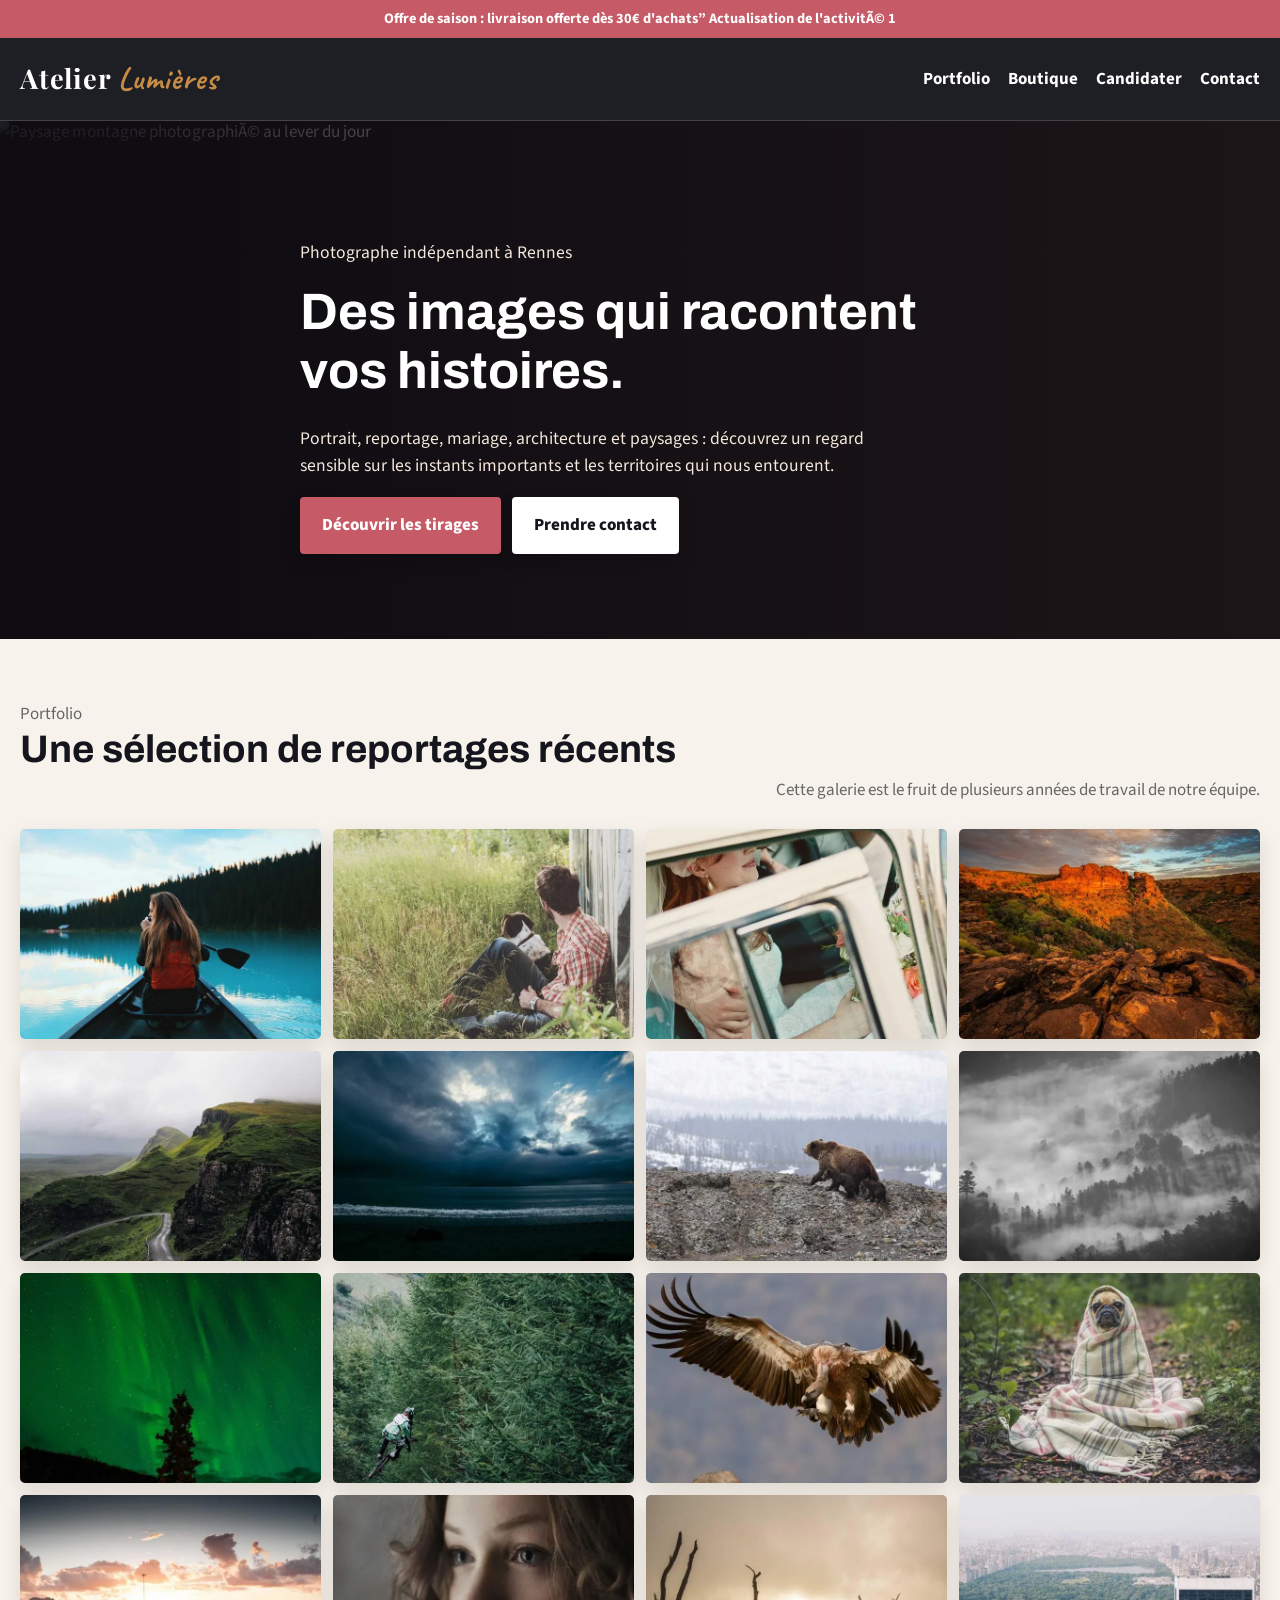
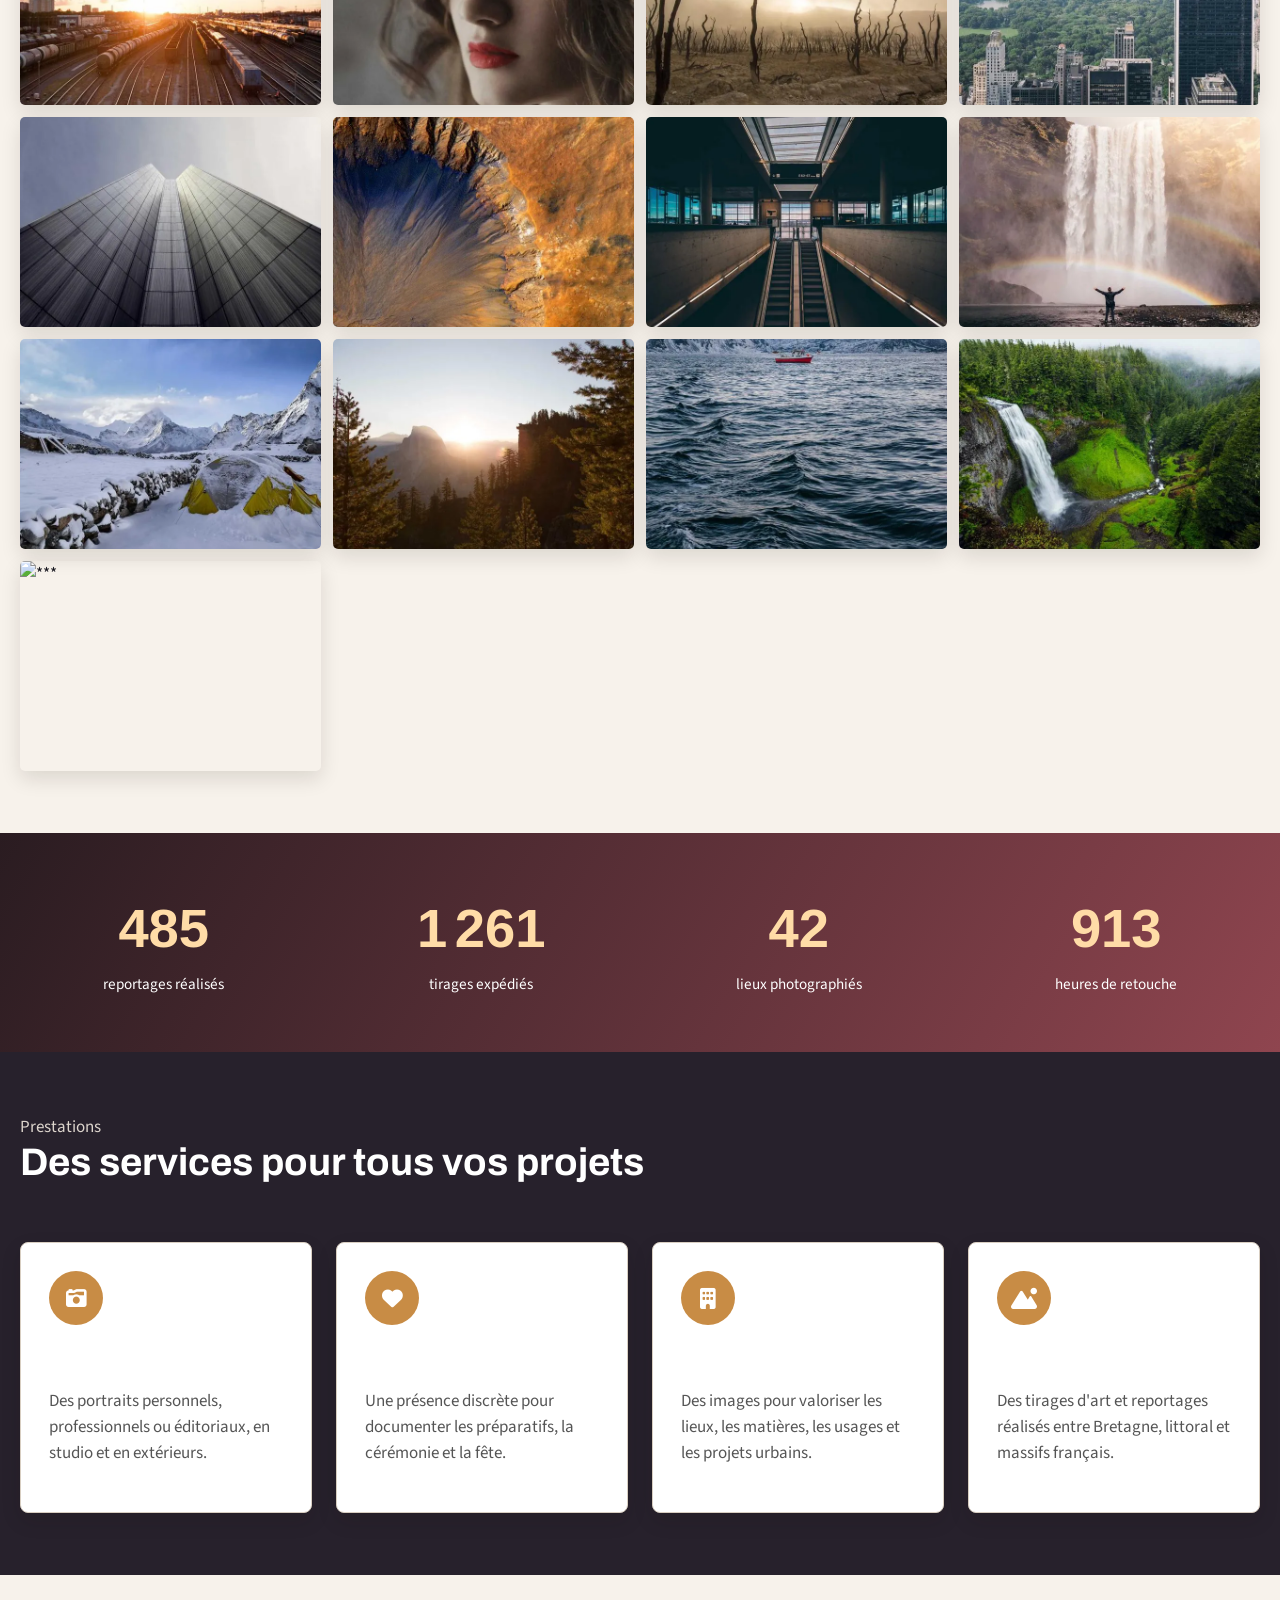
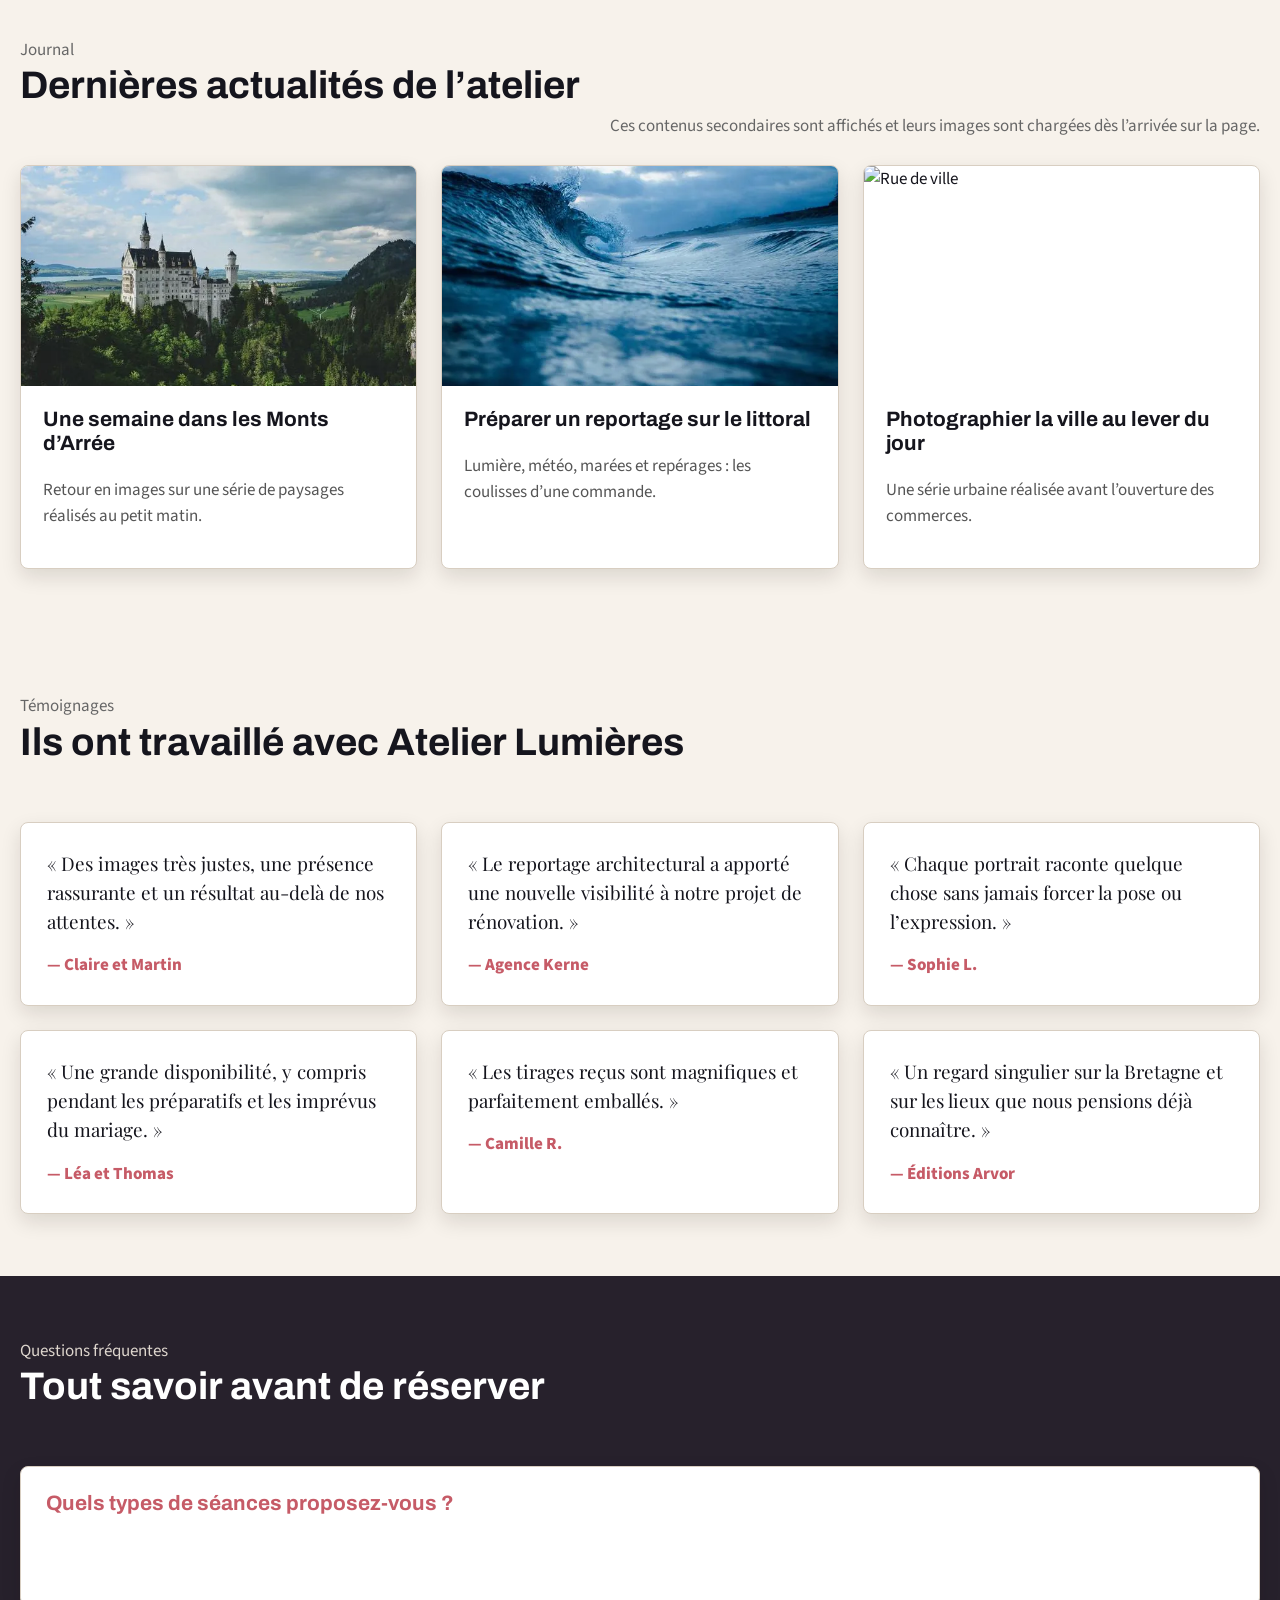
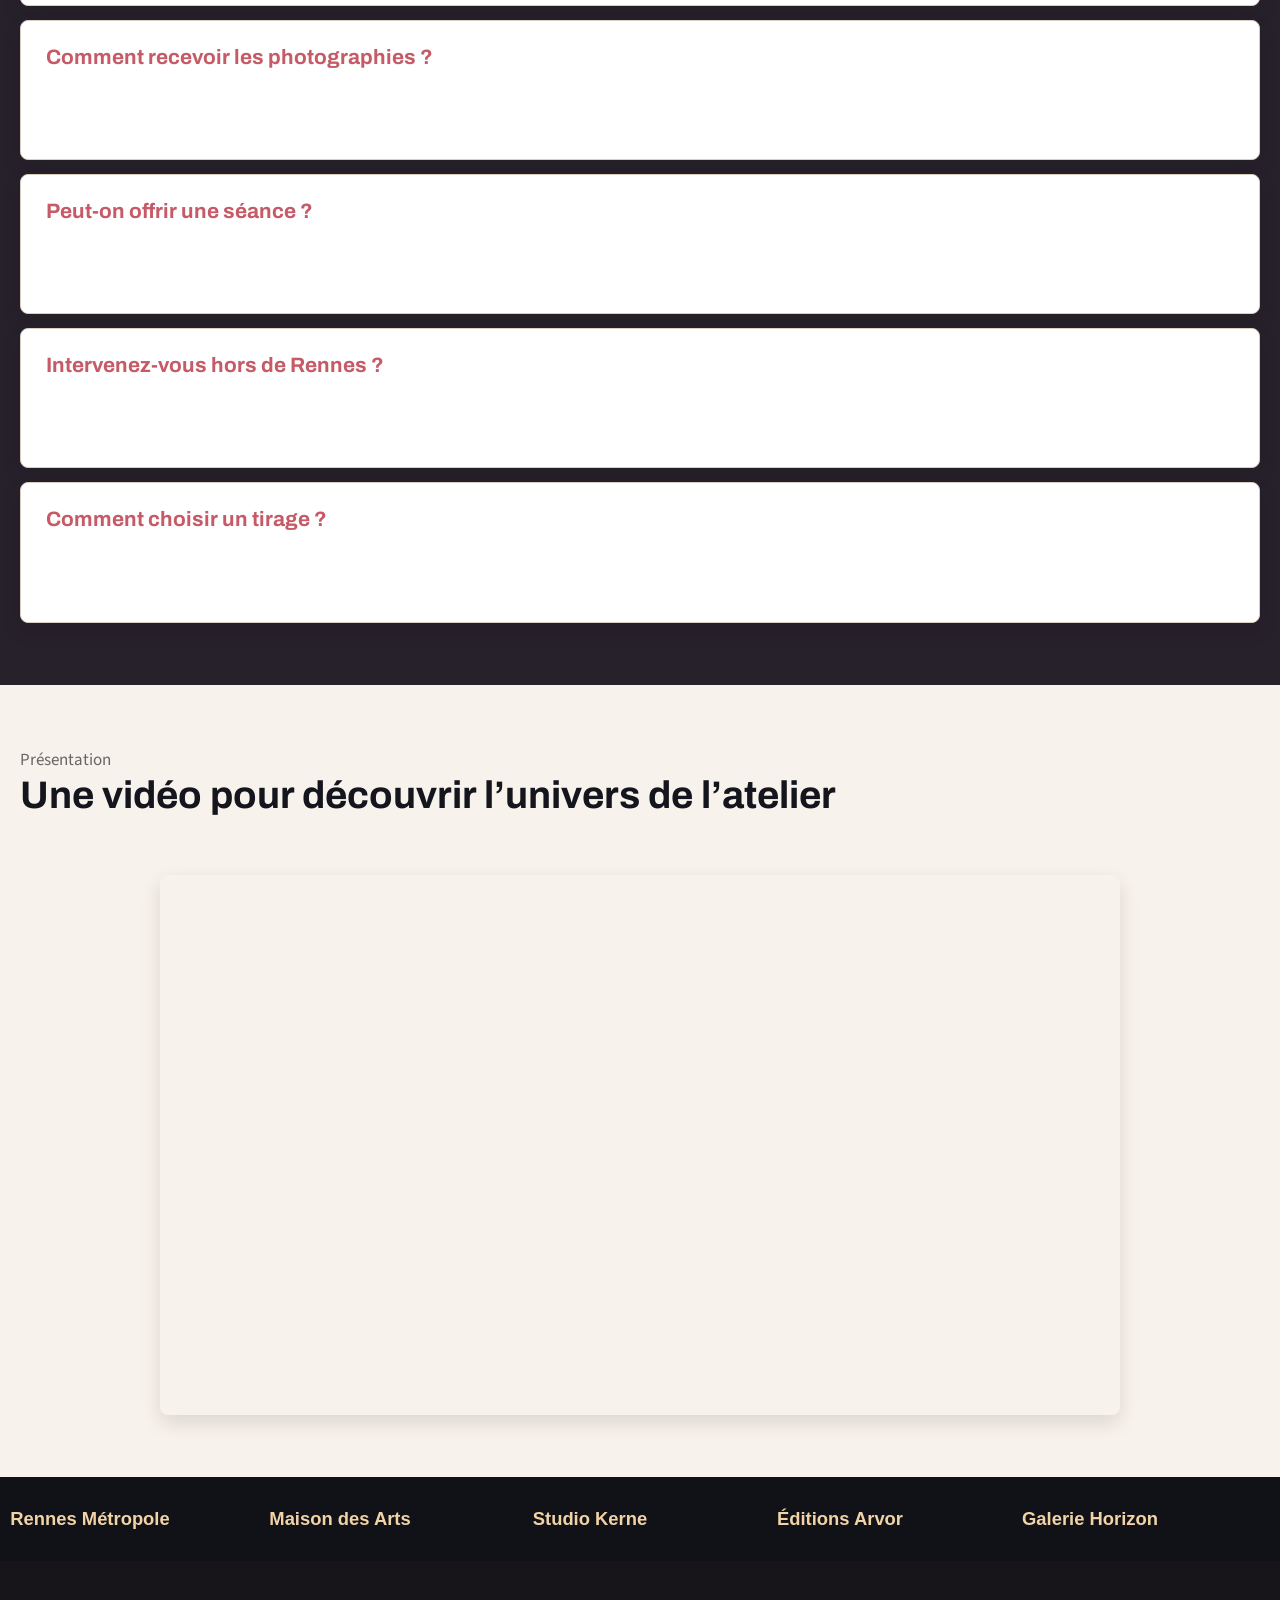
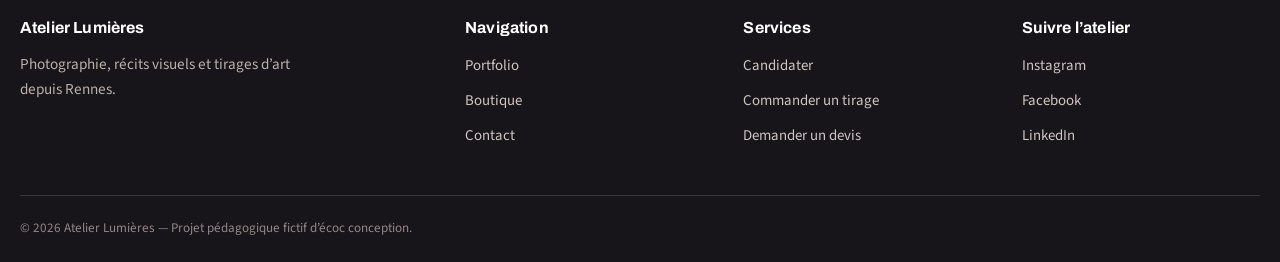
==== commit 9de8524b: "Conversion images jpg vers webp" ====
--- a/index.html
+++ b/index.html
@@ -50,30 +50,181 @@
         </div>
 
         <div class="galerie">
-          <img src="https://picsum.photos/id/1011/1600/1200" alt="Montagne enneigée">
-          <img src="https://picsum.photos/id/1012/1600/1200" alt="Forêt dans la brume">
-          <img src="https://picsum.photos/id/1013/1600/1200" alt="Vue aérienne d'un lac">
-          <img src="https://picsum.photos/id/1016/1600/1200" alt="Lac et montagne">
-          <img src="https://picsum.photos/id/1018/1600/1200" alt="Rivière dans une forêt">
-          <img src="https://picsum.photos/id/1019/1600/1200" alt="Ville vue du ciel">
-          <img src="https://picsum.photos/id/1020/1600/1200" alt="Paysage rural">
-          <img src="https://picsum.photos/id/1021/1600/1200" alt="Forêt en automne">
-          <img src="https://picsum.photos/id/1022/1600/1200" alt="Route dans le désert">
-          <img src="https://picsum.photos/id/1023/1600/1200" alt="Plage au soleil">
-          <img src="https://picsum.photos/id/1024/1600/1200" alt="Animal devant un paysage">
-          <img src="https://picsum.photos/id/1025/1600/1200" alt="Ciel et nuages">
-          <img src="https://picsum.photos/id/1026/1600/1200" alt="Nuages dans le ciel">
-          <img src="https://picsum.photos/id/1027/1600/1200" alt="Coucher de soleil">
-          <img src="https://picsum.photos/id/1028/1600/1200" alt="Montagnes lointaines">
-          <img src="https://picsum.photos/id/1029/1600/1200" alt="Forêt dense">
-          <img src="https://picsum.photos/id/1031/1600/1200" alt="Paysage avec rivière">
-          <img src="https://picsum.photos/id/1032/1600/1200" alt="Lac calme">
-          <img src="https://picsum.photos/id/1033/1600/1200" alt="Paysage rocheux">
-          <img src="https://picsum.photos/id/1035/1600/1200" alt="Animal dans la neige">
-          <img src="https://picsum.photos/id/1036/1600/1200" alt="Rivière de montagne">
-          <img src="https://picsum.photos/id/1037/1600/1200" alt="Fleurs et ciel">
-          <img src="https://picsum.photos/id/1038/1600/1200" alt="Village en montagne">
-          <img src="https://picsum.photos/id/1039/1600/1200" alt="Vallée au coucher du soleil">
+          <img
+  src="assets/images/portfolio/montagne.webp"
+  width="640"
+  height="480"
+  decoding="async"
+  alt="Montagne enneigée"
+>
+          <img
+  src="assets/images/portfolio/foret-brume.webp"
+  width="640"
+  height="480"
+  decoding="async"
+  alt="Forêt brumeuse"
+>
+          <img
+  src="assets/images/portfolio/lac-vue-aerienne.webp"
+  width="640"
+  height="480"
+  decoding="async"
+  alt="Vue aérienne d'un lac"
+>
+          <img
+  src="assets/images/portfolio/lac-montagne.webp"
+  width="640"
+  height="480"
+  decoding="async"
+  alt="Lac et montagne"
+>
+          <img
+  src="assets/images/portfolio/riviere-foret.webp"
+  width="640"
+  height="480"
+  decoding="async"
+  alt="Rivière dans une forêt"
+>
+          <img
+  src="assets/images/portfolio/ville-vue-du-ciel.webp"
+  width="640"
+  height="480"
+  decoding="async"
+  alt="Ville vue du ciel"
+>
+          <img
+  src="assets/images/portfolio/paysage-rural.webp"
+  width="640"
+  height="480"
+  decoding="async"
+  alt="Paysage rural"
+>
+          <img
+  src="assets/images/portfolio/foret-automne.webp"
+  width="640"
+  height="480"
+  decoding="async"
+  alt="Forêt en automne"
+>
+          <img
+  src="assets/images/portfolio/route-desert.webp"
+  width="640"
+  height="480"
+  decoding="async"
+  alt="Route dans le désert"
+>
+          <img
+  src="assets/images/portfolio/plage-soleil.webp"
+  width="640"
+  height="480"
+  decoding="async"
+  alt="Plage au soleil"
+>
+          <img
+  src="assets/images/portfolio/animal-paysage.webp"
+  width="640"
+  height="480"
+  decoding="async"
+  alt="Animal devant un paysage"
+>
+          <img
+  src="assets/images/portfolio/ciel-nuages.webp"
+  width="640"
+  height="480"
+  decoding="async"
+  alt="Ciel et nuages"
+>
+          <img
+  src="assets/images/portfolio/nuages.webp"
+  width="640"
+  height="480"
+  decoding="async"
+  alt="Nuages dans le ciel"
+>
+<img
+  src="assets/images/portfolio/coucher-soleil.webp"
+  width="640"
+  height="480"
+  decoding="async"
+  alt="Coucher de soleil"
+>
+          <img
+  src="assets/images/portfolio/montagnes-lointaines.webp"
+  width="640"
+  height="480"
+  decoding="async"
+  alt="Montagnes lointaines"
+>
+          <img
+  src="assets/images/portfolio/foret-dense.webp"
+  width="640"
+  height="480"
+  decoding="async"
+  alt="Forêt dense"
+>
+          <img
+  src="assets/images/portfolio/paysage-riviere.webp"
+  width="640"
+  height="480"
+  decoding="async"
+  alt="Paysage avec rivière"
+>
+          <img
+  src="assets/images/portfolio/lac-calme.webp"
+  width="640"
+  height="480"
+  decoding="async"
+  alt="Lac calme"
+>
+          <img
+  src="assets/images/portfolio/paysage-rocheux.webp"
+  width="640"
+  height="480"
+  decoding="async"
+  alt="Paysage rocheux"
+>
+          <img
+  src="assets/images/portfolio/animal-neige.webp"
+  width="640"
+  height="480"
+  decoding="async"
+  alt="Animal dans la neige"
+>
+          <img
+  src="assets/images/portfolio/riviere-montagne.webp"
+  width="640"
+  height="480"
+  decoding="async"
+  alt="Rivière de montagne"
+>
+          <img
+  src="assets/images/portfolio/fleurs-ciel.webp"
+  width="640"
+  height="480"
+  decoding="async"
+  alt="Fleurs et ciel"
+>
+          <img
+  src="assets/images/portfolio/village-montagne.webp"
+  width="640"
+  height="480"
+  decoding="async"
+  alt="Village en montagne"
+>
+          <img
+  src="assets/images/portfolio/vallee-coucher-soleil.webp"
+  width="640"
+  height="480"
+  decoding="async"
+  alt="Vallée au coucher du soleil"
+>
+          <img
+  src="assets/images/portfolio/***.webp"
+  width="640"
+  height="480"
+  decoding="async"
+  alt="***"
+>
         </div>
       </div>
     </section>
@@ -133,21 +284,37 @@
 
         <div class="grille-actualites" data-carrousel>
           <article class="carte-actu">
-            <img src="https://picsum.photos/id/1040/1800/1200" alt="Forêt photographiée en hiver">
+            <img
+  src="assets/images/portfolio/actualite-monts-arree.webp"
+  width="640"
+  height="480"
+  decoding="async"
+  alt="Forêt photographiée en hiver"
+            >
             <div class="contenu">
               <h3>Une semaine dans les Monts d’Arrée</h3>
               <p>Retour en images sur une série de paysages réalisés au petit matin.</p>
             </div>
           </article>
           <article class="carte-actu">
-            <img src="https://picsum.photos/id/1041/1800/1200" alt="Littoral rocheux">
+            <img src="assets/images/portfolio/actualite-littoral.webp"
+  width="640"
+  height="480"
+  decoding="async"
+  alt="Littoral rocheux"
+            >
             <div class="contenu">
               <h3>Préparer un reportage sur le littoral</h3>
               <p>Lumière, météo, marées et repérages : les coulisses d’une commande.</p>
             </div>
           </article>
           <article class="carte-actu">
-            <img src="https://picsum.photos/id/1042/1800/1200" alt="Rue de ville">
+            <img src="assets/images/portfolio/actualite-rue-ville.webp"
+  width="640"
+  height="480"
+  decoding="async"
+  alt="Rue de ville"
+            >
             <div class="contenu">
               <h3>Photographier la ville au lever du jour</h3>
               <p>Une série urbaine réalisée avant l’ouverture des commerces.</p>
--- a/assets/css/style.css
+++ b/assets/css/style.css
@@ -649,7 +649,7 @@
   }
 
   .galerie img {
-    height: 180px;
+    height: 210px;
   }
 
   .hero {
@@ -692,7 +692,7 @@
 
   .carte-actu img,
   .carte-produit img {
-    height: 200px;
+    height: 220px;
   }
 
   .etapes {
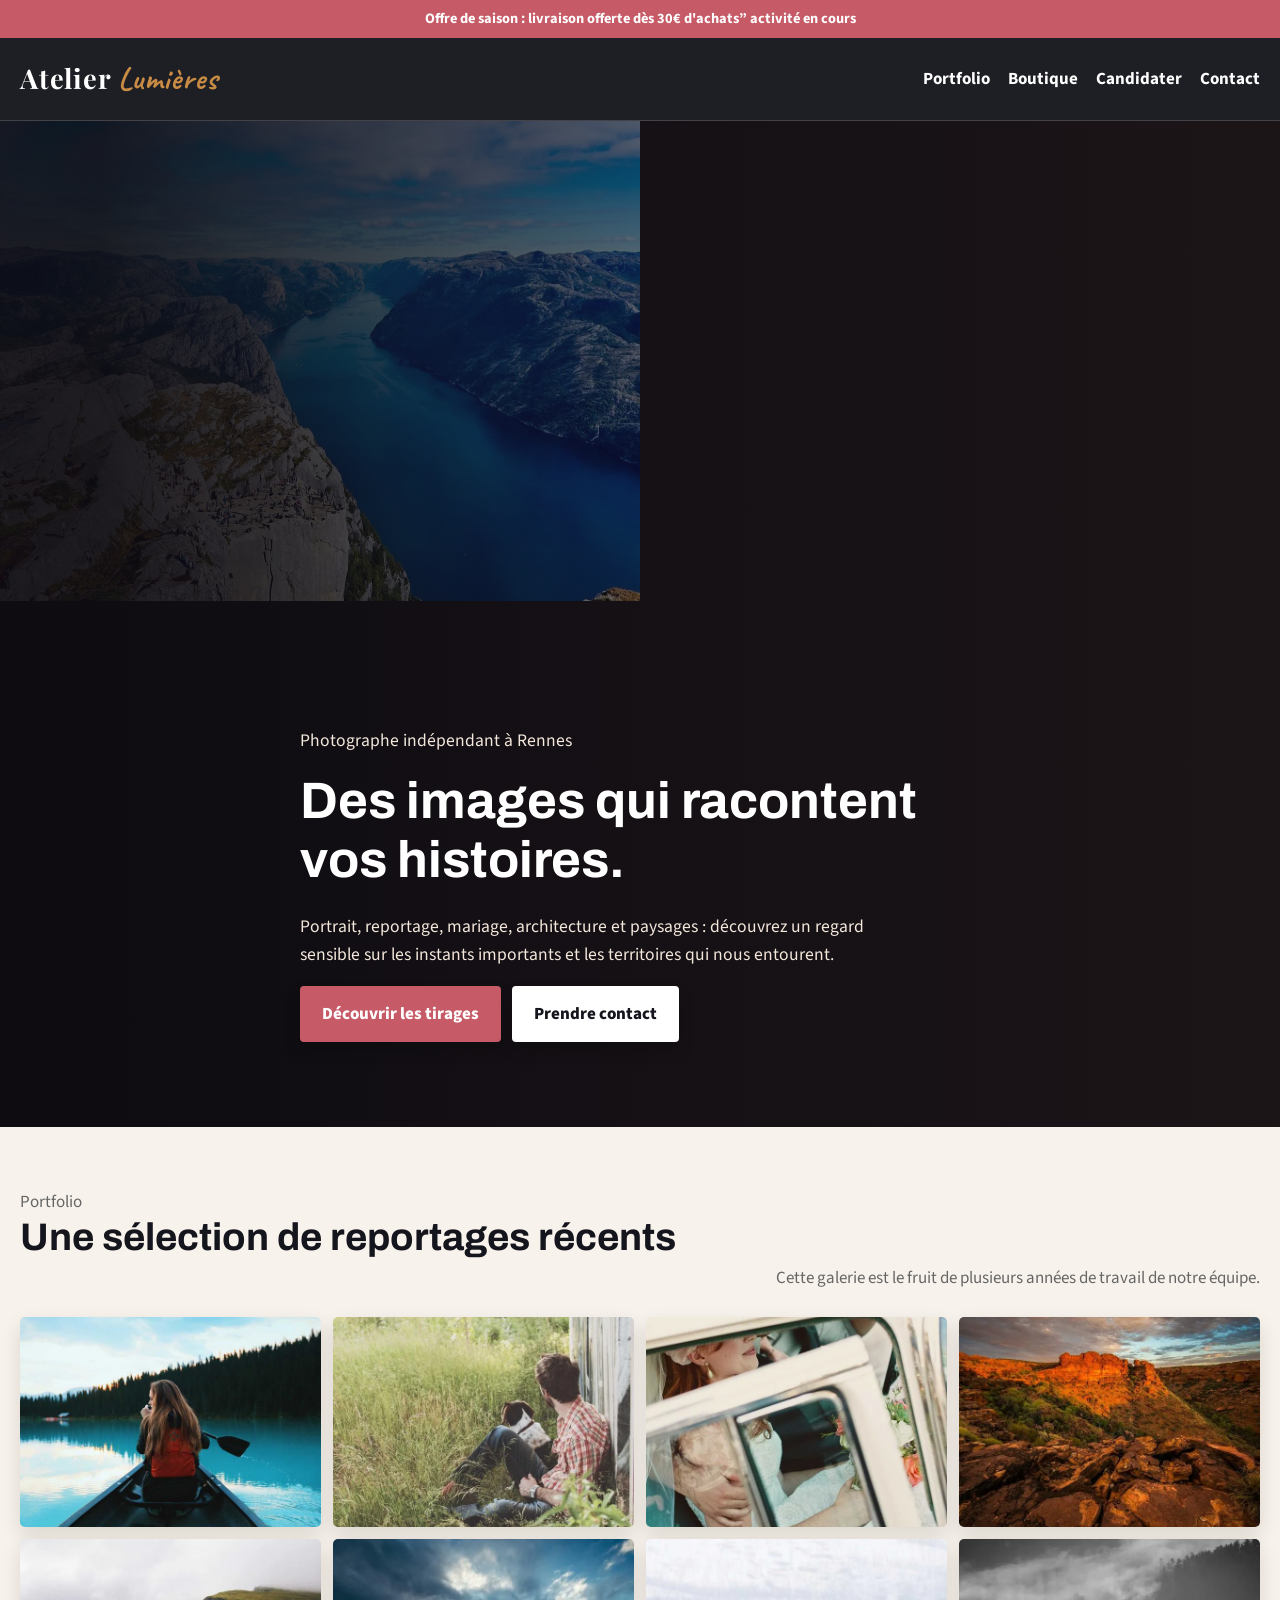
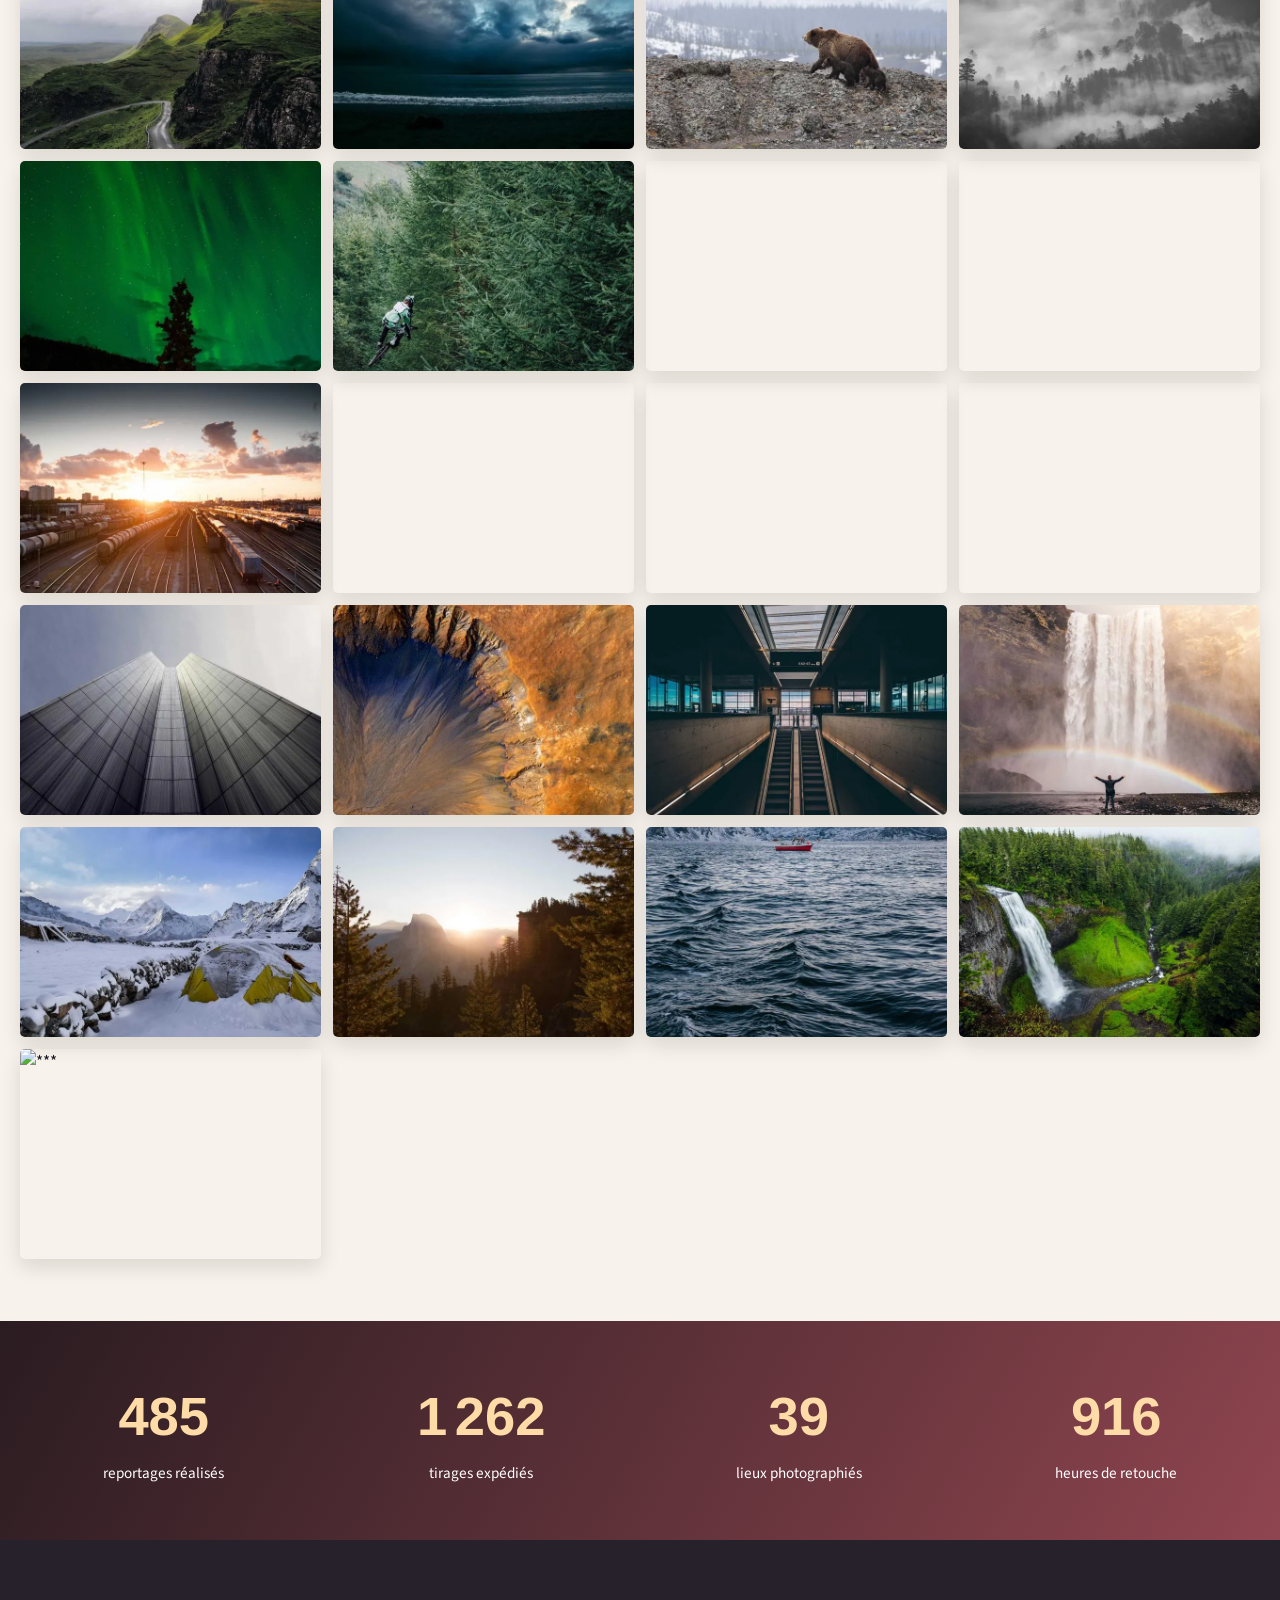
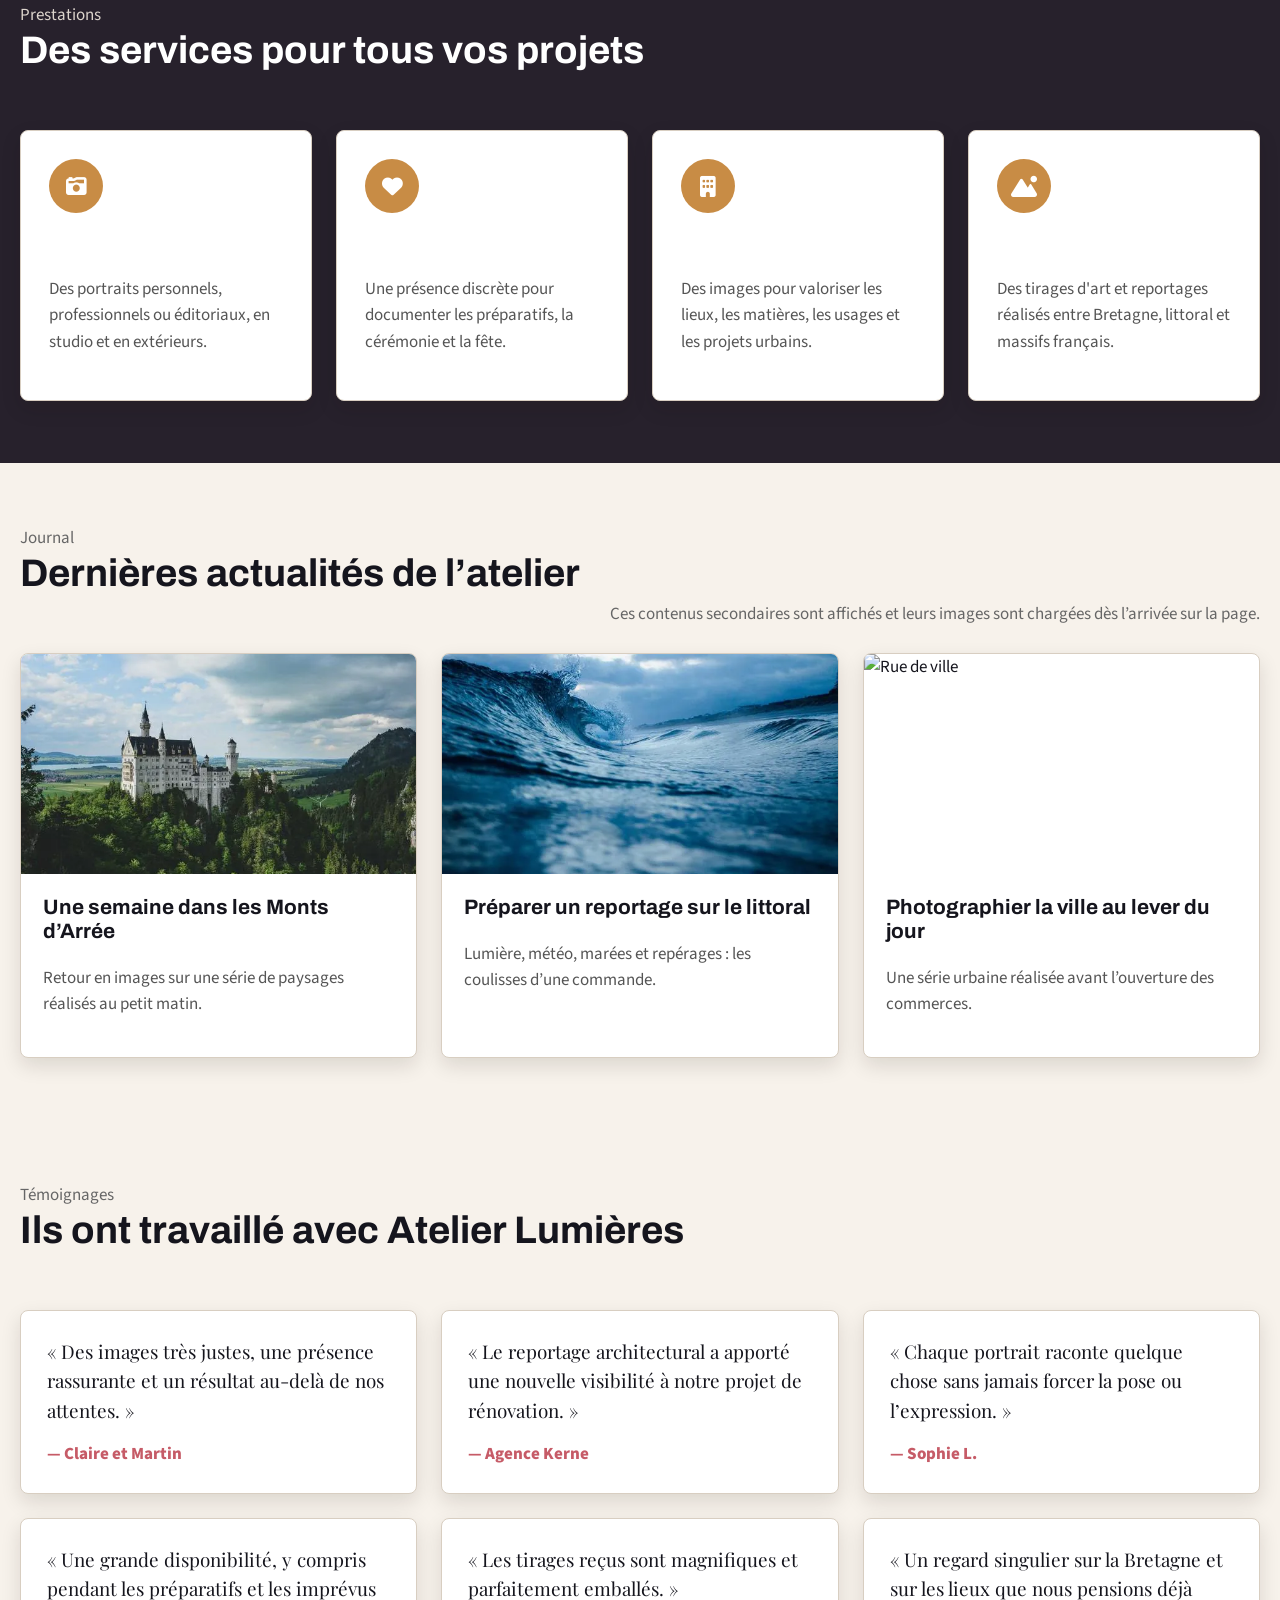
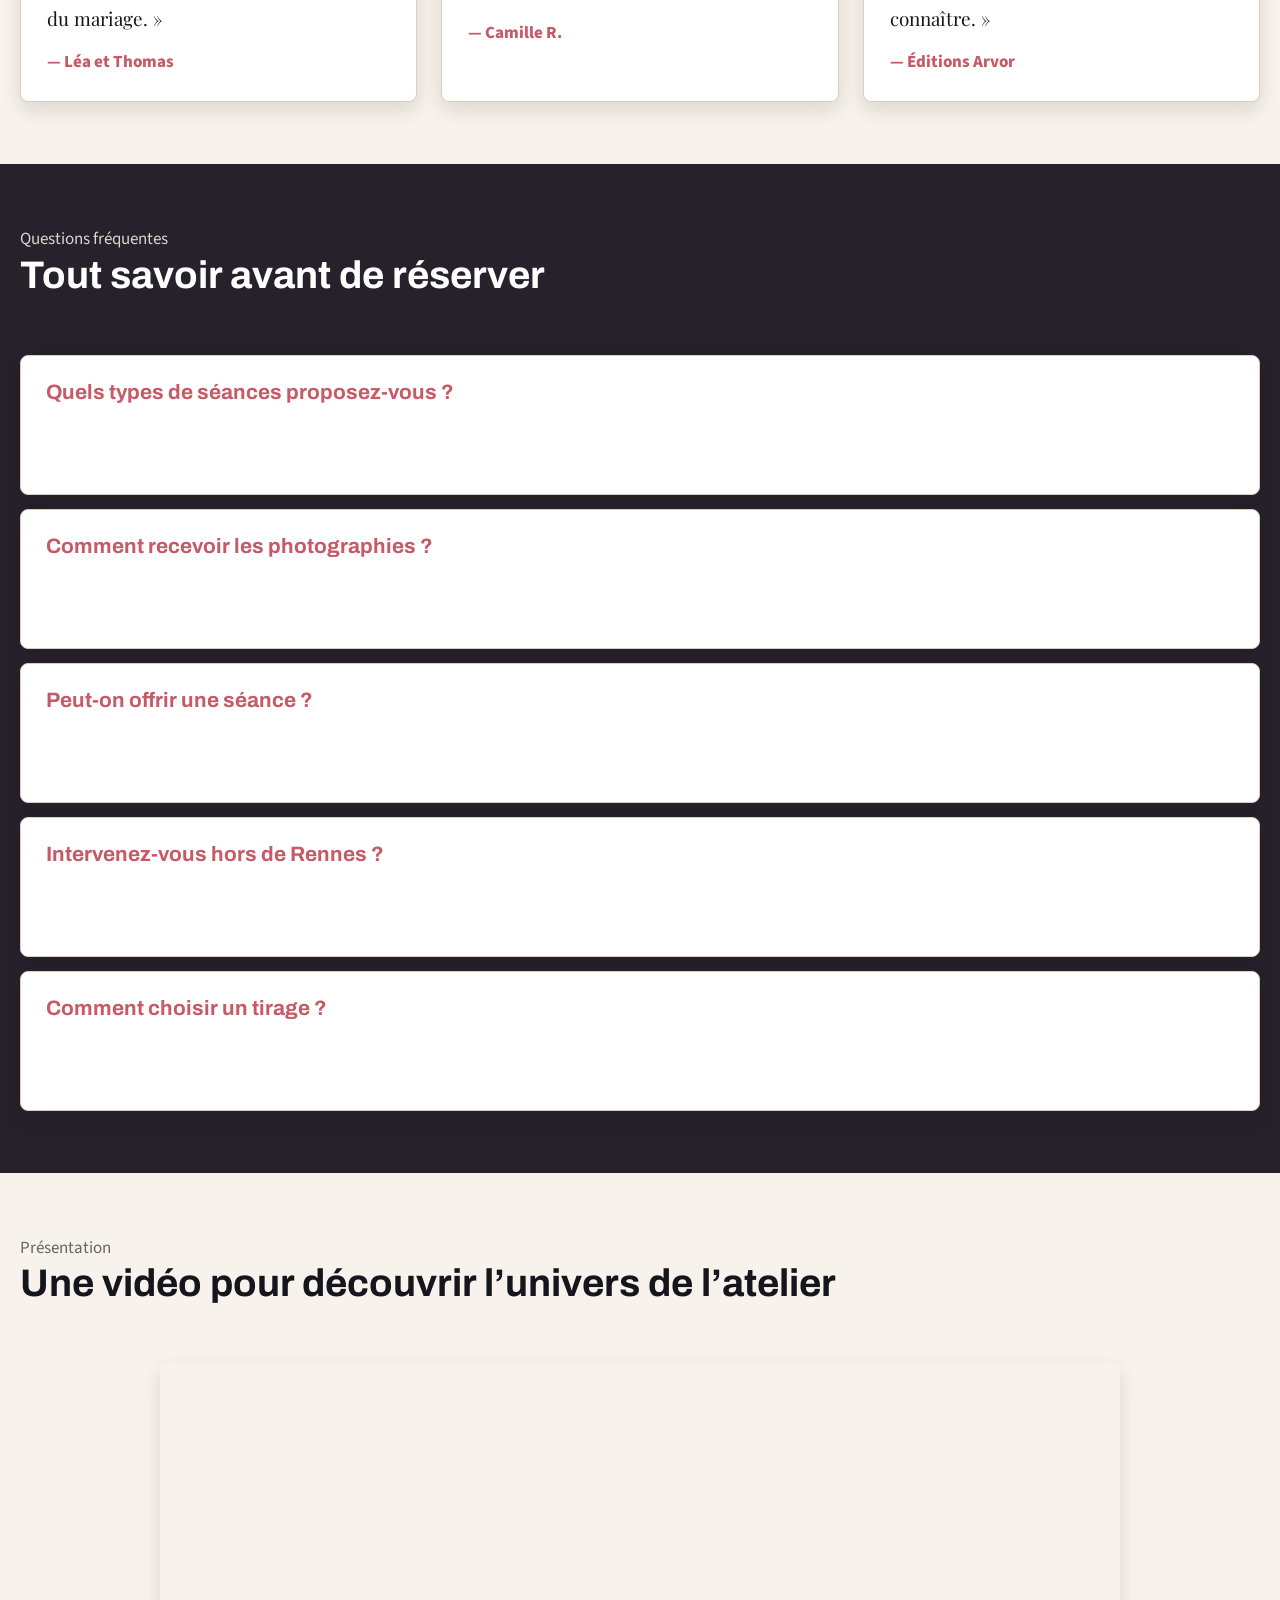
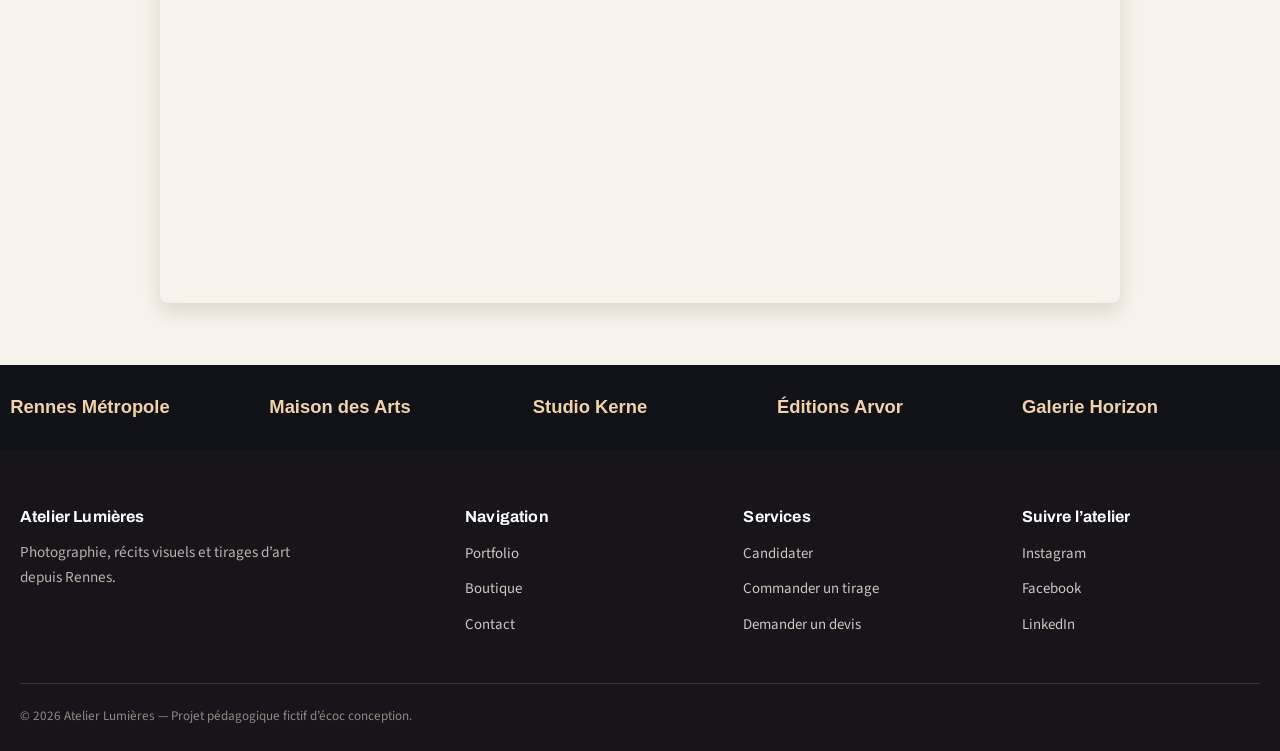
==== commit 85ede412: "Adaptation des images de la boutique" ====
--- a/index.html
+++ b/index.html
@@ -27,7 +27,14 @@
 
   <main>
     <section class="hero">
-      <img class="hero-image" src="https://picsum.photos/id/1015/2400/1500" alt="Paysage montagne photographiÃ© au lever du jour">
+      
+      <img
+  src="assets/images/portfolio/hero-accueil.webp"
+  width="640"
+  height="480"
+  decoding="async"
+  alt="Rivière de montagne"
+>
       <span class="pastille-decoration un"></span>
       <span class="pastille-decoration deux"></span>
       <div class="conteneur hero-contenu">
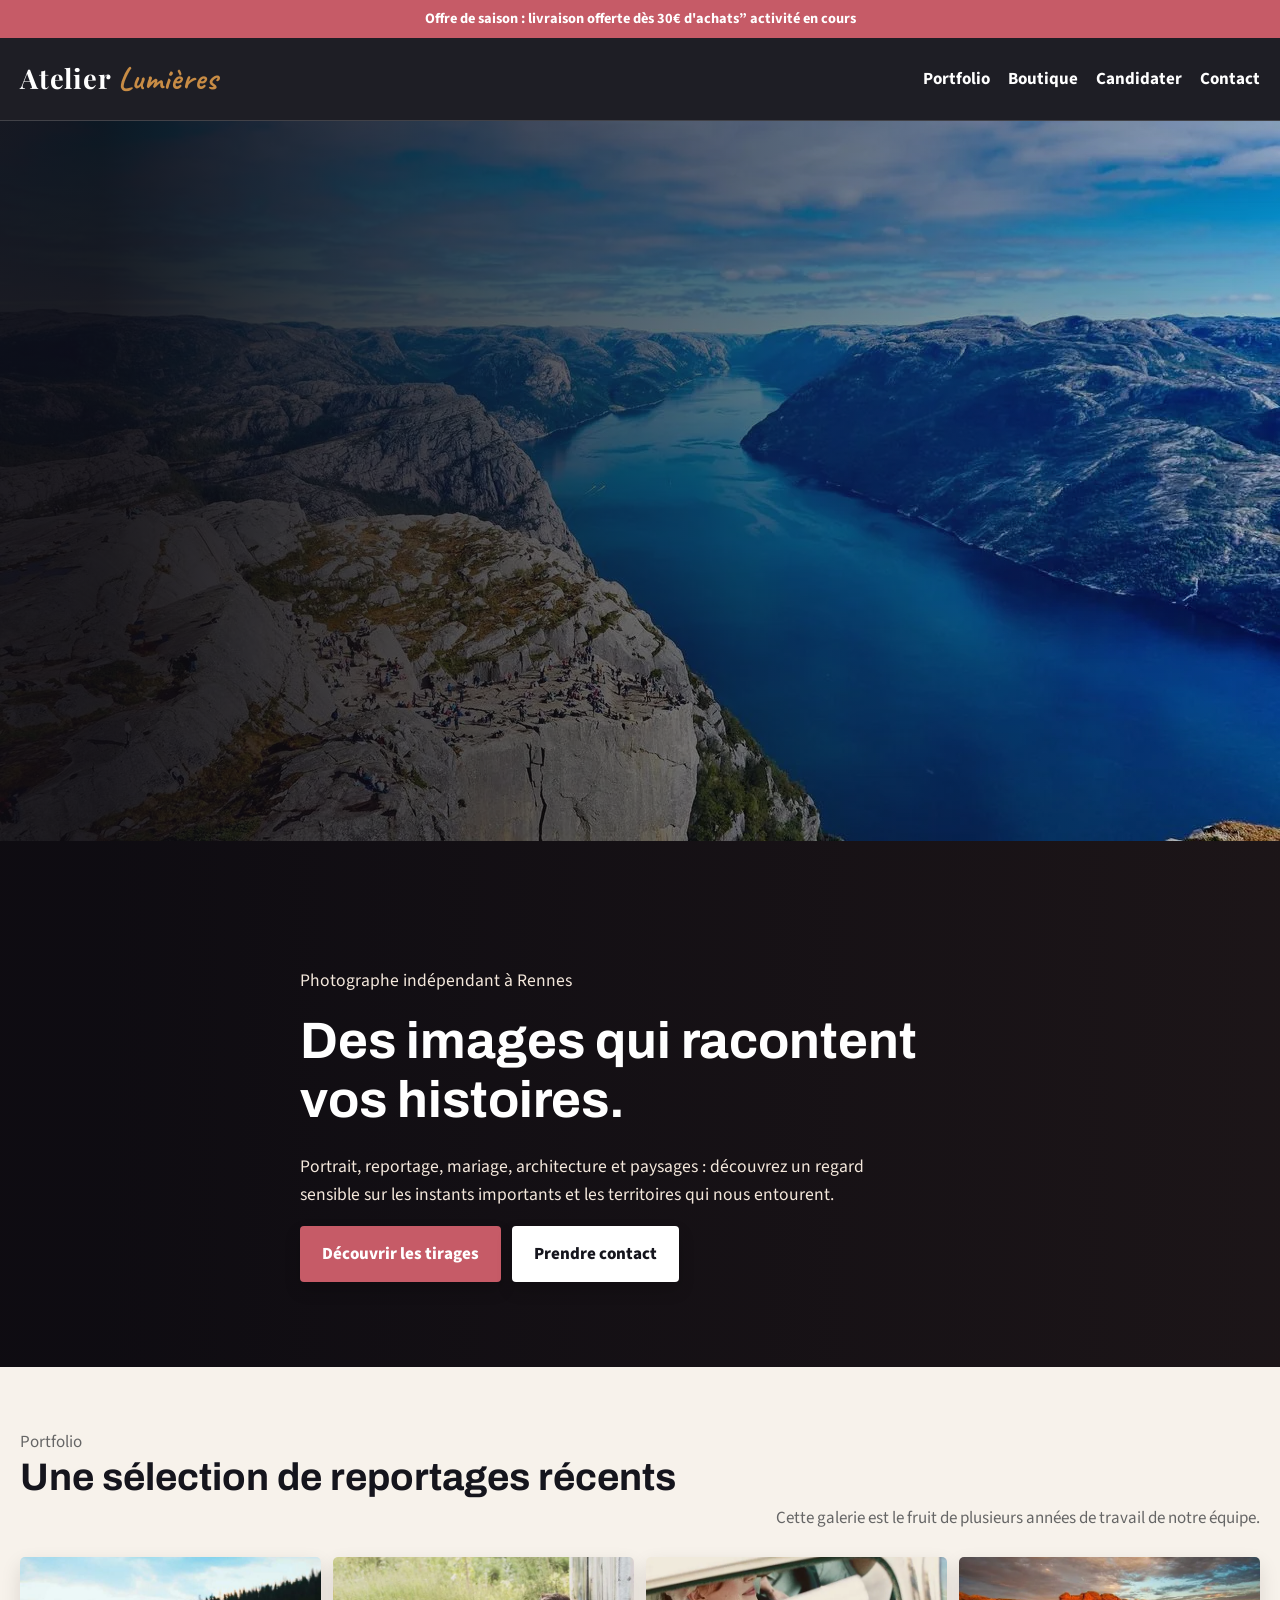
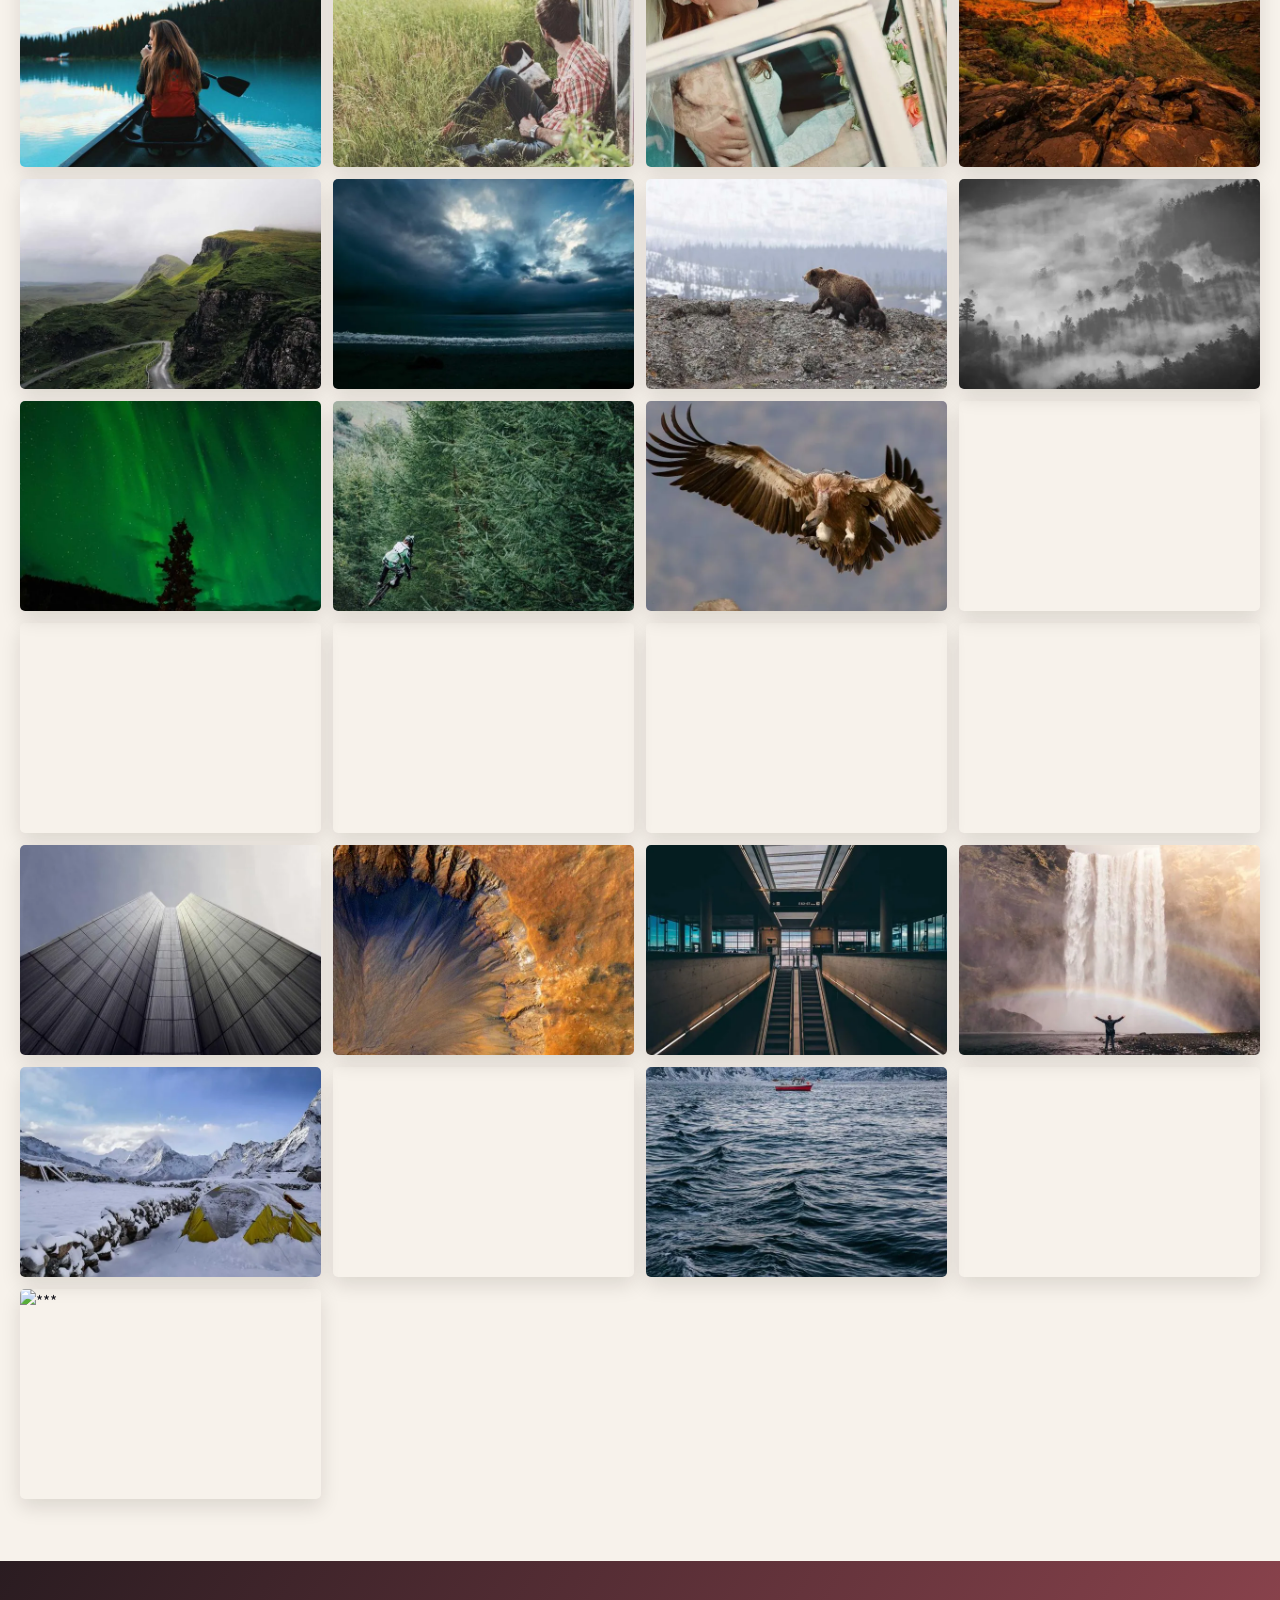
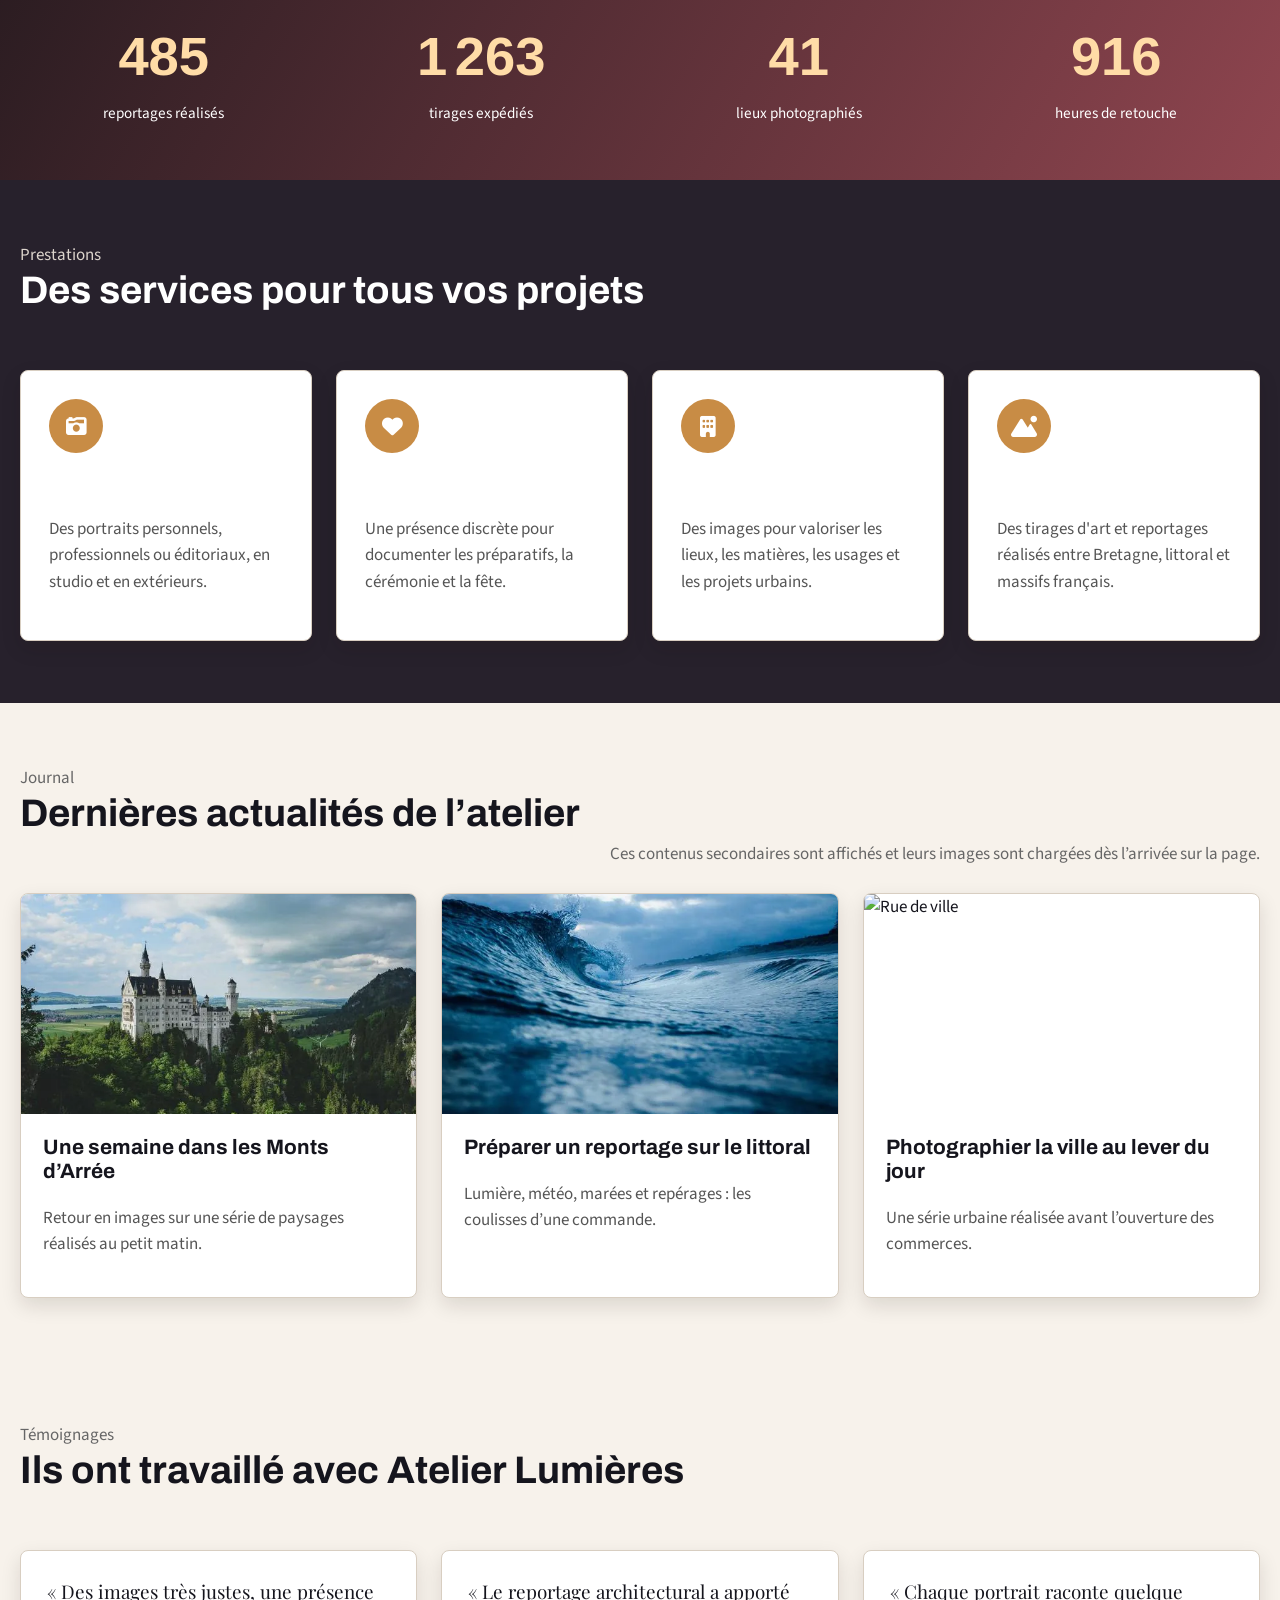
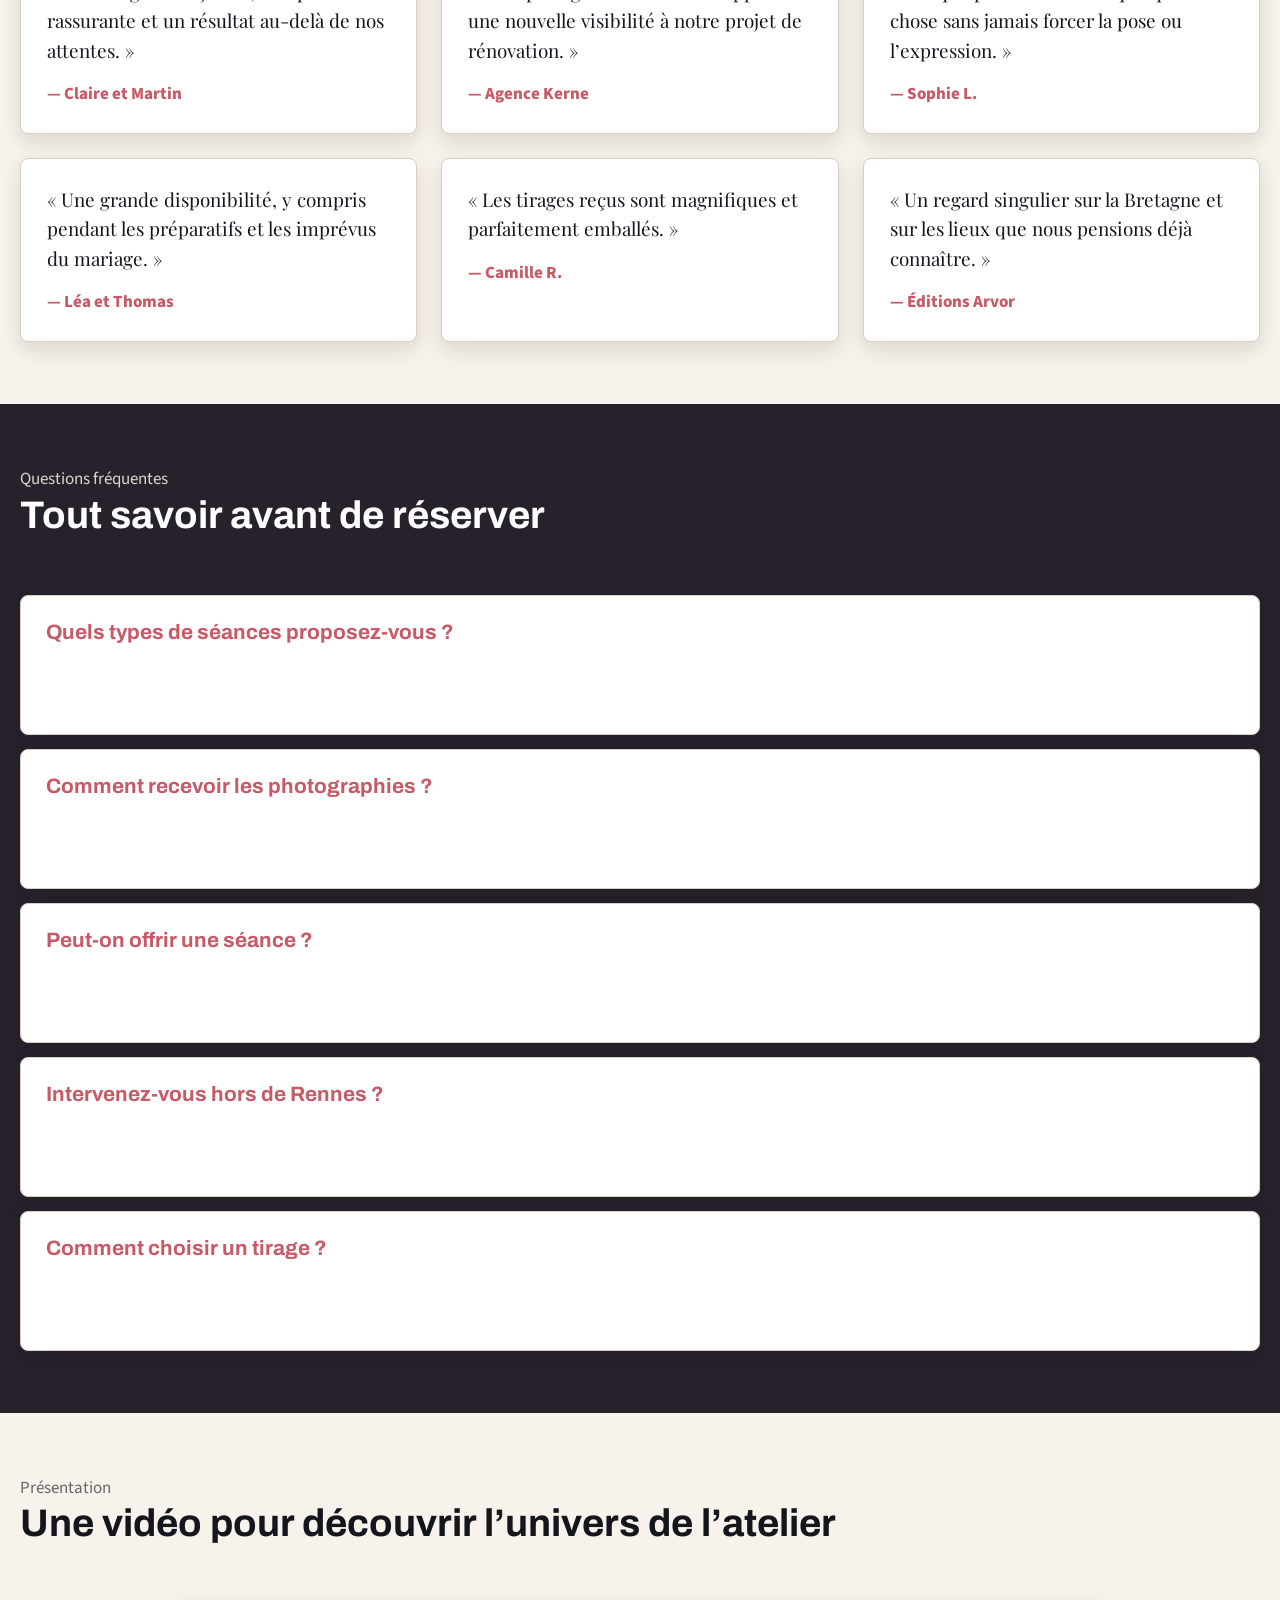
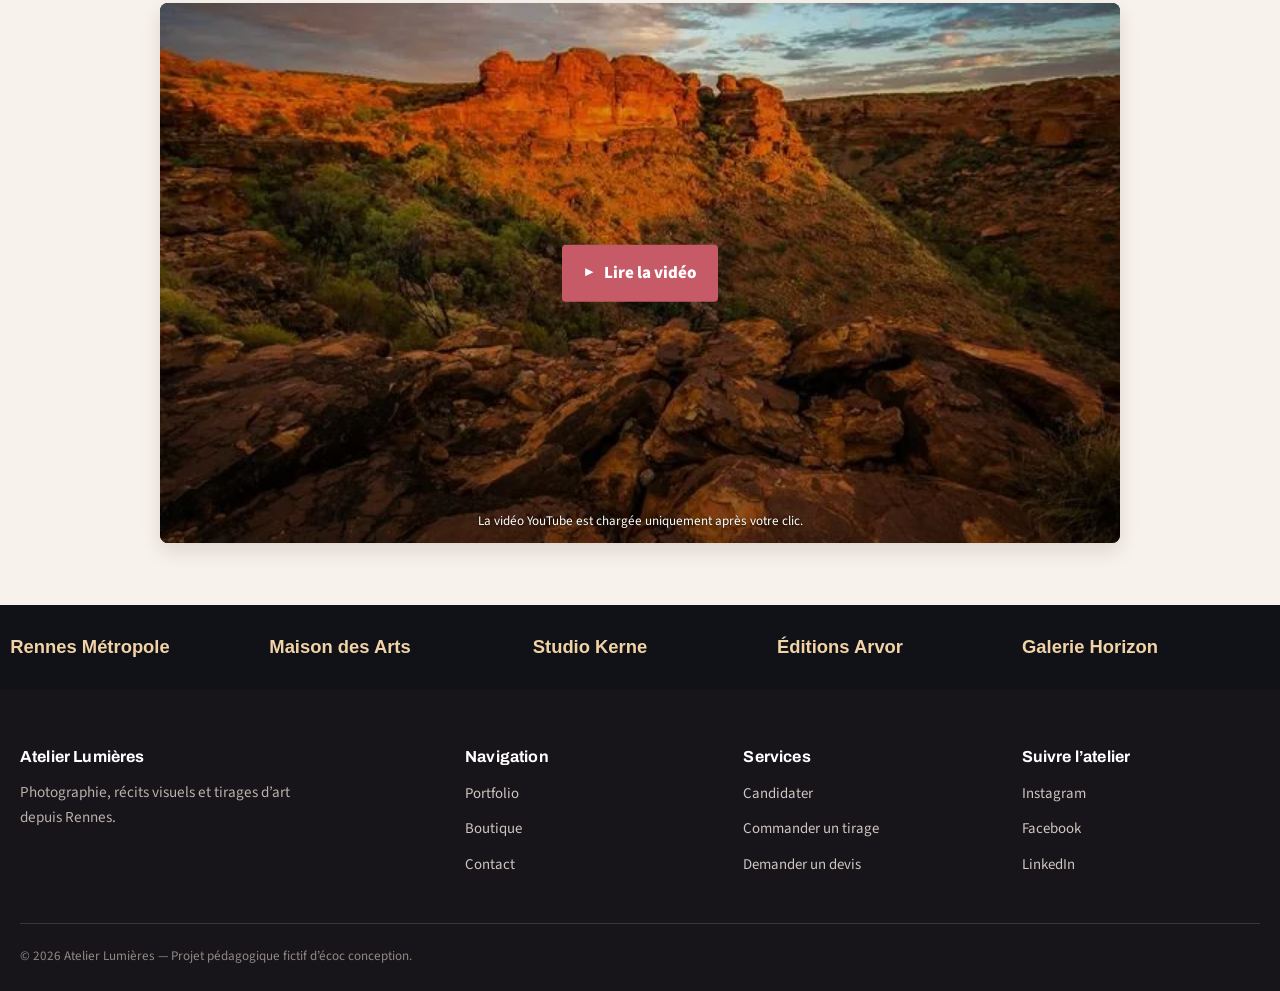
==== commit 31c6e63e: "Maj affichage vidéo youtube + retrait script JS inutiles" ====
--- a/index.html
+++ b/index.html
@@ -3,6 +3,7 @@
 <head>
   <meta charset="UTF-8">
   <meta name="viewport" content="width=device-width, initial-scale=1.0">
+  <meta name="referrer" content="strict-origin-when-cross-origin">
   <title>Atelier Lumière - Photographe à Rennes</title>
   <meta name="description" content="Portfolio, tirages et prestations du photographe Atelier Lumière à Rennes.">
   <link rel="stylesheet" href="assets/css/style.css">
@@ -30,8 +31,8 @@
       
       <img
   src="assets/images/portfolio/hero-accueil.webp"
-  width="640"
-  height="480"
+  width="1280"
+  height="720"
   decoding="async"
   alt="Rivière de montagne"
 >
@@ -378,10 +379,33 @@
             <h2>Une vidéo pour découvrir l’univers de l’atelier</h2>
           </div>
         </div>
-        <div class="video">
-          <iframe src="https://www.youtube-nocookie.com/embed/Scxs7L0vhZ4?autoplay=0&rel=0" title="Vidéo de présentation Atelier Lumières" allowfullscreen></iframe>
-        </div>
-      </div>
+<div
+  class="video-facade"
+  data-video-id="Scxs7L0vhZ4"
+  data-video-title="Vidéo de présentation Atelier Lumière"
+>
+  <img
+    src="assets/images/portfolio/lac-montagne.webp"
+    width="960"
+    height="540"
+    loading="lazy"
+    decoding="async"
+    alt="Aperçu de la vidéo de présentation Atelier Lumière"
+  >
+
+  <button
+    class="video-facade-bouton"
+    type="button"
+    aria-label="Charger et lire la vidéo de présentation Atelier Lumière"
+  >
+    <span aria-hidden="true">▶</span>
+    Lire la vidéo
+  </button>
+
+  <p class="video-facade-information">
+    La vidéo YouTube est chargée uniquement après votre clic.
+  </p>
+</div>
     </section>
 
     <section class="bande-partenaires" aria-label="Partenaires">
@@ -405,8 +429,7 @@
   <script src="assets/js/gallery.js"></script>
   <script src="assets/js/carousel.js"></script>
   <script src="assets/js/upload-preview.js"></script>
-  <script src="assets/js/fake-analytics.js"></script>
-  <script src="assets/js/map.js"></script>
+  <script src="assets/js/video.js"></script>
 </body>
 </html>
 
--- a/assets/css/style.css
+++ b/assets/css/style.css
@@ -717,3 +717,79 @@
     line-height: 1.5;
   }
 }
+/* Façade YouTube : aucun lecteur tiers chargé avant un clic. */
+
+.video-facade {
+  position: relative;
+  max-width: 960px;
+  aspect-ratio: 16 / 9;
+  margin: 0 auto;
+  overflow: hidden;
+  border-radius: 8px;
+  background: #27212c;
+  box-shadow: var(--ombre);
+}
+
+.video-facade img,
+.video-facade iframe {
+  display: block;
+  width: 100%;
+  height: 100%;
+  border: 0;
+  object-fit: cover;
+}
+
+.video-facade::after {
+  position: absolute;
+  inset: 0;
+  background: linear-gradient(
+    180deg,
+    rgba(0, 0, 0, 0.05),
+    rgba(0, 0, 0, 0.45)
+  );
+  content: "";
+  pointer-events: none;
+}
+
+.video-facade-bouton {
+  position: absolute;
+  z-index: 1;
+  top: 50%;
+  left: 50%;
+  display: inline-flex;
+  align-items: center;
+  gap: 10px;
+  transform: translate(-50%, -50%);
+  border: 0;
+  border-radius: 4px;
+  color: #ffffff;
+  background: #c65b67;
+  box-shadow: 0 8px 20px rgba(0, 0, 0, 0.3);
+  cursor: pointer;
+  font: inherit;
+  font-weight: 800;
+  padding: 15px 22px;
+}
+
+.video-facade-bouton:hover,
+.video-facade-bouton:focus {
+  background: #a94653;
+}
+
+.video-facade-information {
+  position: absolute;
+  z-index: 1;
+  right: 16px;
+  bottom: 12px;
+  left: 16px;
+  margin: 0;
+  color: #ffffff;
+  font-size: 0.82rem;
+  text-align: center;
+  text-shadow: 0 1px 3px rgba(0, 0, 0, 0.8);
+}
+
+.video-facade.video-chargee::after,
+.video-facade.video-chargee .video-facade-information {
+  display: none;
+}
